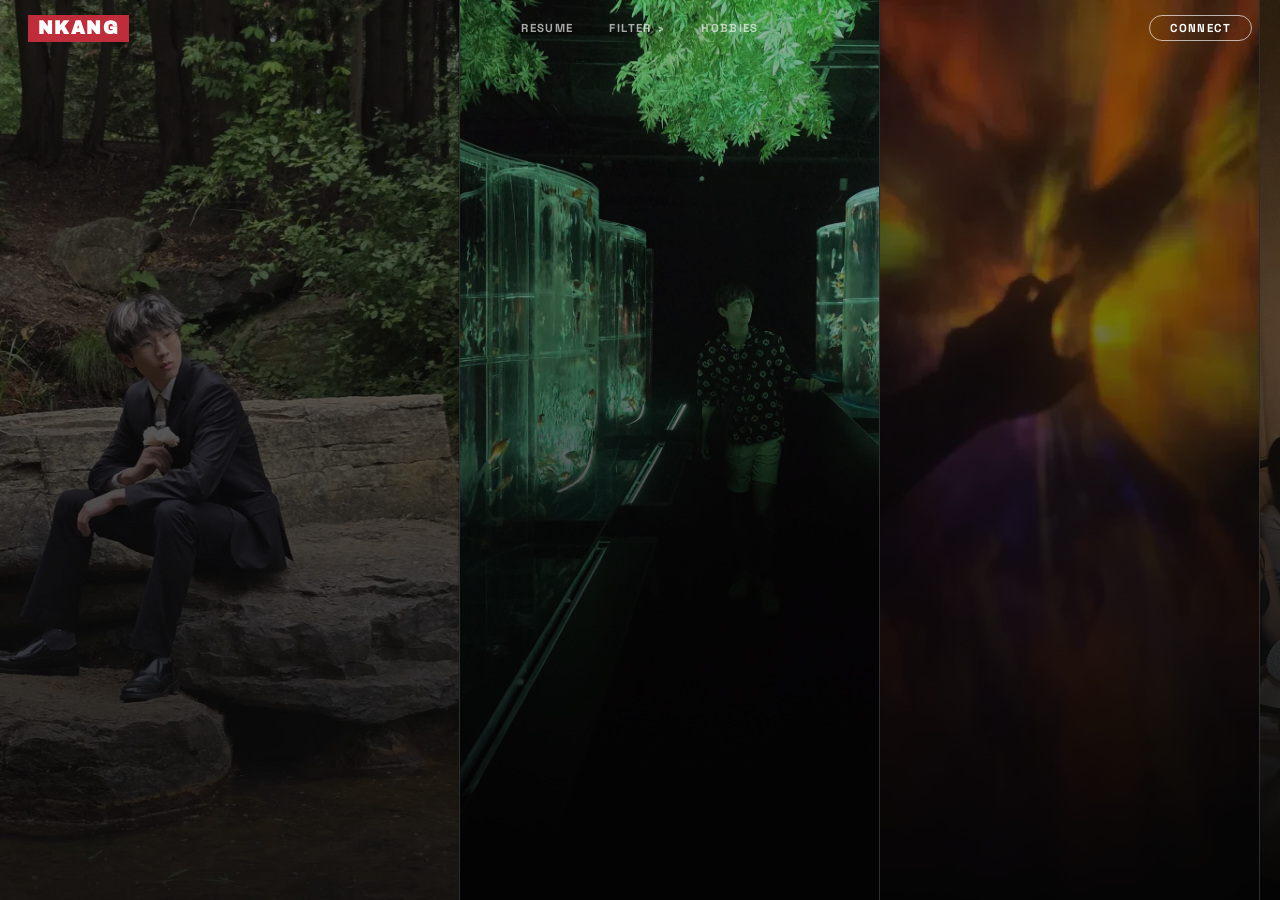
==== index.html @ 004f1425 "feat: real photo for the Skrypt Health column and modal Team dinner photo as the column cover, with " ====
<!DOCTYPE html>
<html lang="en">
<head>
  <meta charset="UTF-8" />
  <meta name="viewport" content="width=device-width, initial-scale=1.0" />
  <title>Nelson Kang</title>
  <link rel="icon" type="image/jpeg" href="Images/Uchiha.jpg" />
  <link rel="preconnect" href="https://fonts.googleapis.com" />
  <link rel="preconnect" href="https://fonts.gstatic.com" crossorigin />
  <link rel="stylesheet" href="https://fonts.googleapis.com/css2?family=Archivo+Black&family=Space+Grotesk:wght@300;400;500;700&display=swap" />
  <link rel="stylesheet" href="styles.css" />
  <link rel="preload" as="image" href="Images/Profile/mmexport1751084857485.webp" type="image/webp" fetchpriority="high" />
  <link rel="preload" as="image" href="Images/Garden/20250719_115730_cpy.webp" type="image/webp" />
  <link rel="preload" as="image" href="Images/ColumnThumbnail/TechStack.webp" type="image/webp" />
  <link rel="preload" as="image" href="Images/ColumnThumbnail/Aquanow.webp" type="image/webp" />
  <link rel="preload" as="image" href="Images/ColumnThumbnail/ClipFarm.webp" type="image/webp" />
  <link rel="preload" as="image" href="Images/ColumnThumbnail/CFM_Market_Beat.webp" type="image/webp" />
</head>
<body>

  <!-- ── NAV ── -->
  <nav class="nav">
    <div class="nav-logo">NKANG</div>
    <ul class="nav-links">
      <li><button class="nav-btn" data-modal="resume-modal">RESUME</button></li>
      <li><button class="nav-btn" id="filter-toggle">FILTER</button></li>
      <li><a href="hobbies.html" class="nav-btn">HOBBIES</a></li>
    </ul>
    <button class="nav-cta" data-modal="contact-modal">CONNECT</button>
    <button class="nav-hamburger" id="nav-hamburger" aria-label="Open menu">
      <span></span><span></span><span></span>
    </button>
  </nav>
  <div class="nav-mobile-menu" id="nav-mobile-menu">
    <button class="nav-mobile-btn" data-modal="resume-modal">RESUME</button>
    <button class="nav-mobile-btn" id="mobile-filter-toggle">FILTER</button>
    <a href="hobbies.html" class="nav-mobile-btn">HOBBIES</a>
    <button class="nav-mobile-btn" data-modal="contact-modal">CONNECT</button>
  </div>

  <!-- ── FILTER DROPDOWN ── -->
  <div class="filter-bar" id="filter-bar">
    <button class="filter-btn is-active" data-filter="all">ALL</button>
    <button class="filter-btn" data-filter="_projects">PROJECTS</button>
    <button class="filter-btn" data-filter="_experience">EXPERIENCE</button>
    <button class="filter-btn" data-filter="ml-ai">ML / AI</button>
    <button class="filter-btn" data-filter="web">WEB</button>
    <button class="filter-btn" data-filter="finance">FINANCE</button>
    <button class="filter-btn" data-filter="tools">TOOLS</button>
  </div>

  <!-- ── HORIZONTAL SCROLL WORLD ── -->
  <main class="world">

    <!-- COLUMN 1 — Hero / Name -->
    <section class="col col-hero">
      <div class="col-inner">
        <div class="hero-tag">PORTFOLIO</div>
        <h1 class="hero-name">NELSON<br/>KANG</h1>
        <p class="hero-sub">CS &amp; Finance · Builder · UWaterloo</p>
        <div class="hero-scroll-hint">SCROLL TO EXPLORE &nbsp;›</div>
      </div>
      <!-- carousel slides sit behind col-inner -->
      <div class="hero-carousel" aria-hidden="true">
        <div class="hero-slide"></div>
        <div class="hero-slide"></div>
      </div>
      <!-- red gradient overlay always on top of carousel -->
      <div class="col-bg col-bg--hero"></div>
    </section>

    <!-- COLUMN 2 — About -->
    <section class="col col-about">
      <div class="col-inner">
        <div class="section-label">01 &nbsp;/&nbsp; ABOUT</div>
        <h2 class="col-title">ABOUT<br/>ME</h2>
        <p class="col-body">
          I'm Nelson. I study CS and Finance at Waterloo and I mostly build
backend systems: pipelines, async architectures, ML infrastructure.
I'm happiest when the problem is poorly defined and the first
challenge is just figuring out where to start.
        </p>
        <p class="col-body">
            When I'm away from a terminal I'm usually playing volleyball, running,
            or convincing myself that poker is a skill game and pretending I have an edge.
        </p>
        <ul class="about-tags">
          <li>Full-Stack</li>
          <li>Machine Learning</li>
          <li>Quant Finance</li>
          <li>Systems Design</li>
        </ul>
      </div>
      <div class="col-bg col-bg--about"></div>
    </section>

    <!-- COLUMN 3 — Skills -->
    <section class="col col-skills">
      <div class="col-inner">
        <div class="section-label">02 &nbsp;/&nbsp; SKILLS</div>
        <h2 class="col-title">TECH<br/>STACK</h2>
        <div class="skills-details">
          <div class="skills-grid">
            <div class="skill-block">
              <span class="skill-cat">LANGUAGES</span>
              <span class="skill-list">Python · C# · C · SQL · TypeScript · JavaScript · HTML/CSS</span>
            </div>
            <div class="skill-block">
              <span class="skill-cat">FRAMEWORKS</span>
              <span class="skill-list">FastAPI · Next.js · .NET · PyTorch · Pandas · NumPy · Celery · SQLAlchemy</span>
            </div>
            <div class="skill-block">
              <span class="skill-cat">INFRASTRUCTURE</span>
              <span class="skill-list">PostgreSQL · Redis · Supabase · Modal · Cloudflare R2 · Git · Linux · Power BI</span>
            </div>
            <div class="skill-block">
              <span class="skill-cat">TOOLS</span>
              <span class="skill-list">FFmpeg · OpenCV · YOLOv8 · Selenium · Alembic · Jira</span>
            </div>
          </div>
        </div>
      </div>
      <div class="col-bg col-bg--skills"></div>
    </section>

    <!-- COLUMN — Skrypt Health Experience -->
    <section class="col col-project" data-type="experience" data-skills="ml-ai,tools" data-project-modal="project-skrypt">
      <div class="col-inner">
        <div class="project-text-box">
          <div class="section-label">03 &nbsp;/&nbsp; EXPERIENCE</div>
          <h2 class="col-title">SKRYPT<br/>HEALTH</h2>
          <div class="project-details">
            <p class="col-body">
              AI Engineer at Skrypt Health, part-time and ongoing. Building lab-result
              triage on a live EHR, routing abnormal results into a staff review queue.
              Designed an autonomous coding harness, and fixed a production outage that
              had hidden every clinic support request since launch.
            </p>
            <div class="project-tags">
              <span>EHR</span><span>AI Agents</span><span>Autonomous Harness</span>
            </div>
          </div>
        </div>
      </div>
      <div class="col-bg col-bg--skrypt"></div>
    </section>

    <!-- COLUMN — Aquanow Experience -->
    <section class="col col-project" data-type="experience" data-skills="finance,tools" data-project-modal="project-aquanow">
      <div class="col-inner">
        <div class="project-text-box">
          <div class="section-label">04 &nbsp;/&nbsp; EXPERIENCE</div>
          <h2 class="col-title" style="font-size:clamp(1.4rem,3.2vw,2.6rem);white-space:nowrap;">AQUANOW</h2>
          <div class="project-details">
            <p class="col-body">
              Backend &amp; Data Engineering Co-op at Aquanow. Ported a legacy
              reconciliation job to a Kafka-triggered Lakeflow worker over Apache
              Iceberg, then led its expansion into an AI-agentic workflow. Fixed 5
              critical bugs in a live regulatory system reporting to Turkey's MKK —
              restoring reconciliation to 107/107 currencies.
            </p>
            <div class="project-tags">
              <span>Python</span><span>Apache Iceberg</span><span>Lakeflow</span>
              <span>Kafka</span><span>AWS Athena</span><span>PyIceberg</span>
            </div>
          </div>
        </div>
      </div>
      <div class="col-bg col-bg--aquanow"></div>
    </section>

    <!-- COLUMN — Ericsson Experience -->
    <section class="col col-project" data-type="experience" data-skills="tools" data-project-modal="project-ericsson">
      <div class="col-inner">
        <div class="project-text-box">
          <div class="section-label">05 &nbsp;/&nbsp; EXPERIENCE</div>
          <h2 class="col-title" style="font-size:clamp(1.4rem,3.2vw,2.6rem);white-space:nowrap;">ERICSSON</h2>
          <div class="project-details">
            <p class="col-body">
              Software Engineer Intern at Ericsson Canada.
              Built 4 ETL pipelines in C# + SQL Server to extract Jira data,
              developed Power BI dashboards for trouble report visibility,
              and led a LEGO Mindstorms workshop on image-based sign recognition.
            </p>
            <div class="project-tags">
              <span>C#</span><span>SQL Server</span><span>Power BI</span>
              <span>ETL</span><span>Jira API</span>
            </div>
          </div>
        </div>
      </div>
      <div class="col-bg col-bg--experience"></div>
    </section>

    <!-- COLUMN — ClipFarm -->
    <section class="col col-project" data-type="project" data-skills="ml-ai,web" data-project-modal="project-clipfarm">
      <div class="col-inner">
        <div class="project-text-box">
          <div class="section-label">06 &nbsp;/&nbsp; PROJECTS</div>
          <h2 class="col-title">CLIP<br/>FARM</h2>
          <div class="project-details">
            <p class="col-body">
              Automated volleyball highlight generator. Users upload game film;
              YOLOv8-pose extracts player skeletons frame-by-frame, a rule-based
              classifier scores spikes, serves, and blocks, and FFmpeg re-encodes
              clips served via presigned Cloudflare R2 URLs. Audio RMS analysis
              reduces false-positive clips by ~20%.
            </p>
            <div class="project-tags">
              <span>Python</span><span>FastAPI</span><span>Next.js</span>
              <span>TypeScript</span><span>YOLOv8</span><span>PostgreSQL</span>
              <span>Redis</span><span>Modal</span>
            </div>
            <a href="https://github.com/Ollienel777" class="project-link" target="_blank" rel="noopener">VIEW ON GITHUB ›</a>
          </div>
        </div>
      </div>
      <div class="col-bg col-bg--p1"></div>
    </section>

    <!-- COLUMN — Dogwatch -->
    <section class="col col-project" data-type="project" data-skills="ml-ai,tools" data-project-modal="project-dogwatch">
      <div class="col-inner">
        <div class="project-text-box">
          <div class="section-label">07 &nbsp;/&nbsp; PROJECTS</div>
          <h2 class="col-title">DOG<br/>WATCH</h2>
          <div class="project-details">
            <p class="col-body">
              2nd Place, Dominion Dynamics WHITEOUT Track at Hack the North 2026.
              Four machines &mdash; a quadcopter, a fixed-wing and two towers &mdash; search
              a 25 km Arctic strait for an unlit vessel and hold a track once found.
              A water-only probability field counts every empty camera sweep as evidence,
              so the fleet reasons instead of sweeping.
            </p>
            <div class="project-tags">
              <span>Python</span><span>MAVLink</span><span>ArduPilot</span><span>Multi-Agent</span>
            </div>
          </div>
        </div>
      </div>
      <div class="col-bg col-bg--dogwatch"></div>
    </section>

    <!-- COLUMN — HUME / Cortex -->
    <section class="col col-project" data-type="project" data-skills="ml-ai,tools" data-project-modal="project-hume">
      <div class="col-inner">
        <div class="project-text-box">
          <div class="section-label">08 &nbsp;/&nbsp; PROJECTS</div>
          <h2 class="col-title">HUME</h2>
          <div class="project-details">
            <p class="col-body">
              1st Place, CORTEX BioSciences Track @ Hack the 6ix. A deterministic
              belief-revision engine (no LLM) that ingests streaming evidence into a
              knowledge graph. Prompt-injection is blocked structurally — an
              independent ~90-attack red-team produced zero text-driven mutations.
            </p>
            <div class="project-tags">
              <span>Python</span><span>Knowledge Graphs</span>
              <span>Adversarial Robustness</span><span>Metamorphic Testing</span>
            </div>
          </div>
        </div>
      </div>
      <div class="col-bg col-bg--hume"></div>
    </section>

    <!-- COLUMN — Stock Portfolio Engine -->
    <section class="col col-project" data-type="project" data-skills="finance,ml-ai" data-project-modal="project-robo">
      <div class="col-inner">
        <div class="project-text-box">
        <div class="section-label">09 &nbsp;/&nbsp; PROJECTS</div>
        <h2 class="col-title">STOCK<br/>PORTFOLIO<br/>ENGINE</h2>
        <div class="project-details">
          <p class="col-body">
            1st place, Market Beat Competition. Multi-factor portfolio pipeline
            applying momentum, volatility, correlation, and trend signals (RAAM).
            Optimized a $1M CAD portfolio across U.S. and Canadian equities —
            5.7% return vs. 3.7% benchmark, out of 18 teams.
          </p>
          <div class="project-tags">
            <span>Python</span><span>Pandas</span><span>NumPy</span><span>yfinance</span>
          </div>
          <a href="https://github.com/Ollienel777" class="project-link" target="_blank" rel="noopener">VIEW ON GITHUB ›</a>
        </div>
        </div>
      </div>
      <div class="col-bg col-bg--p3"></div>
    </section>

    <!-- COLUMN — Also built (compact list; each row opens its own modal) -->
    <section class="col col-project col-project--list" data-type="project" data-skills="ml-ai,web,tools">
      <div class="col-inner">
        <div class="section-label">10 &nbsp;/&nbsp; ALSO BUILT</div>
        <h2 class="col-title">ALSO<br/>BUILT</h2>
        <div class="also-list">
          <button class="also-row" data-modal="project-chessai">
            <span class="also-name">ChessAI</span>
            <span class="also-desc">Neural-network chess engine trained on millions of Stockfish-labeled positions on Modal; alpha-beta search paired with neural evaluation.</span>
            <span class="also-tags">Python · PyTorch · Modal</span>
          </button>
          <button class="also-row" data-modal="project-quillify">
            <span class="also-name">QuillifyEdu</span>
            <span class="also-desc">Educational content platform on ASP.NET Core 8 with Identity auth, Entity Framework and SQL Server.</span>
            <span class="also-tags">C# · ASP.NET Core · SQL Server</span>
          </button>
          <button class="also-row" data-modal="project-tbpoker">
            <span class="also-name">TBPoker</span>
            <span class="also-desc">Discord bot tracking poker stats and a live leaderboard, persisted through Google Sheets.</span>
            <span class="also-tags">Python · Discord.py · Google Sheets API</span>
          </button>
        </div>
      </div>
    </section>

    <!-- COLUMN — End / CTA -->
    <section class="col col-end">
      <div class="col-inner">
        <div class="section-label">FIN</div>
        <h2 class="col-title">LET'S<br/>BUILD.</h2>
        <p class="col-body">Open to interesting problems and the people working on them.</p>
        <a href="mailto:Nelsonkang7@gmail.com" class="end-email">Nelsonkang7@gmail.com</a>
        <button class="end-more" data-modal="contact-modal">GitHub, LinkedIn, phone &rsaquo;</button>
      </div>
      <div class="col-bg col-bg--end"></div>
    </section>

  </main>

  <!-- ── MODALS ── -->

  <!-- Resume modal injected from resume-modal.html by resume-include.js -->

  <!-- Project Modal — ClipFarm -->
  <div class="modal" id="project-clipfarm">
    <div class="modal-box modal-box--project">
      <button class="modal-close">✕</button>
      <div class="project-modal-media">
        <div class="modal-carousel">
          <div class="modal-carousel-track">
            <div class="modal-carousel-slide is-active">
              <video class="project-modal-video" controls muted playsinline>
                <source src="Images/Demo/ClipFarm_Recording.mp4" type="video/mp4">
              </video>
            </div>
            <div class="modal-carousel-slide">
              <video class="project-modal-video" controls muted playsinline>
                <source src="Images/Demo/ClipFarm_annotated_spike.mp4" type="video/mp4">
              </video>
            </div>
          </div>
          <button class="carousel-btn carousel-btn--prev" aria-label="Previous">&#8249;</button>
          <button class="carousel-btn carousel-btn--next" aria-label="Next">&#8250;</button>
          <div class="carousel-dots">
            <span class="carousel-dot is-active"></span>
            <span class="carousel-dot"></span>
          </div>
        </div>
      </div>
      <div class="project-modal-content">
        <div class="project-modal-meta">
          <span class="project-modal-num">06</span>
          <span class="project-modal-date">Mar 2026 – Present</span>
        </div>
        <h2 class="project-modal-title">ClipFarm</h2>
        <p class="project-modal-sub">Automated Volleyball Highlight Generator</p>
        <p class="project-modal-body">
          Users upload raw game film; YOLOv8-pose extracts player skeletons frame-by-frame.
          A rule-based action classifier scores spikes, serves, digs, sets, and blocks.
          FFmpeg cuts and re-encodes the resulting clips to H.264, served via presigned
          Cloudflare R2 URLs.
        </p>
        <p class="project-modal-body">
          Audio RMS analysis on extracted PCM weights detection confidence by crowd noise,
          reducing false-positive clips by ~20%. The backend uses FastAPI for auth-gated
          REST endpoints, Celery + Redis for async video jobs, and Modal for GPU-offloaded
          YOLOv8 inference. Supabase Auth with ES256 JWKS verification handles per-user
          data isolation and Row-Level Security.
        </p>
        <p class="project-modal-body">
          <strong>Founded and lead a team of 4 engineers</strong> on the project, and established its
          engineering process: <strong>Agile</strong> sprints over a scoped issue board, protected
          main, and <strong>CI gates</strong> (ruff, mypy, pytest, ESLint) on every merge. Built an
          <strong>autonomous overnight AI agent loop</strong> that clears non-blocking tickets, opens
          PRs with multi-pass automated review, and reports each morning for human sign-off.
        </p>
        <div class="project-modal-stack">
          <span>Python</span><span>FastAPI</span><span>Celery</span>
          <span>Next.js</span><span>TypeScript</span><span>YOLOv8-pose</span>
          <span>PostgreSQL</span><span>Redis</span><span>Cloudflare R2</span>
          <span>Modal</span><span>Supabase</span><span>FFmpeg</span>
        </div>
        <a href="https://github.com/Ollienel777/ClipFarm" class="cta-btn" target="_blank" rel="noopener">VIEW ON GITHUB ›</a>
      </div>
    </div>
  </div>

  <!-- Project Modal — HUME / Cortex -->
  <div class="modal" id="project-hume">
    <div class="modal-box modal-box--project">
      <button class="modal-close">✕</button>
      <div class="project-modal-media">
        <div class="modal-carousel">
          <div class="modal-carousel-track">
            <div class="modal-carousel-slide is-active">
              <img class="project-modal-thumb project-modal-thumb--contain" src="Images/ColumnThumbnail/HUME.webp" alt="HUME cover art" />
            </div>
            <div class="modal-carousel-slide">
              <img class="project-modal-thumb" src="Images/ColumnThumbnail/HUME_Cortex.webp" alt="HUME presenting at the CORTEX BioSciences track" />
            </div>
            <div class="modal-carousel-slide">
              <img class="project-modal-thumb" src="Images/ColumnThumbnail/HUME_HT6.webp" alt="The HUME team at Hack the 6ix" />
            </div>
            <div class="modal-carousel-slide">
              <img class="project-modal-thumb" src="Images/ColumnThumbnail/HUME_UofT.webp" alt="The HUME team at the University of Toronto" />
            </div>
          </div>
          <button class="carousel-btn carousel-btn--prev" aria-label="Previous">&#8249;</button>
          <button class="carousel-btn carousel-btn--next" aria-label="Next">&#8250;</button>
          <div class="carousel-dots">
            <span class="carousel-dot is-active"></span>
            <span class="carousel-dot"></span>
            <span class="carousel-dot"></span>
            <span class="carousel-dot"></span>
          </div>
        </div>
      </div>
      <div class="project-modal-content">
        <div class="project-modal-meta">
          <span class="project-modal-num">08</span>
          <span class="project-modal-date">Jul 2026</span>
        </div>
        <h2 class="project-modal-title">HUME</h2>
        <p class="project-modal-sub">1st Place, CORTEX BioSciences Track @ Hack the 6ix</p>
        <p class="project-modal-body">
          Built a <strong>deterministic belief-revision engine</strong> (no LLM) that ingests streaming
          evidence into a <strong>knowledge graph</strong>, sizing each update in log-odds by evidence
          strength and scoping refuted claims to the condition that breaks them.
        </p>
        <p class="project-modal-body">
          Blocked <strong>prompt-injection</strong> structurally: untrusted text cannot mutate state;
          writes pass a closed delta vocabulary with magnitude from structured provenance only. An
          independent ~90-attack red-team produced <strong>zero</strong> text-driven mutations.
        </p>
        <p class="project-modal-body">
          Locked extraction behind one audited seam with <strong>19 probe suites</strong> — metamorphic
          tests (paraphrase, entity renaming, negation) plus an AST build guard — catching two silent
          false-negative regressions.
        </p>
        <div class="project-modal-stack">
          <span>Python (stdlib)</span><span>Knowledge Graphs</span>
          <span>Adversarial Robustness</span><span>Metamorphic Testing</span>
        </div>
      </div>
    </div>
  </div>

  <!-- Project Modal — ChessAI -->
  <div class="modal" id="project-chessai">
    <div class="modal-box modal-box--project">
      <button class="modal-close">✕</button>
      <div class="project-modal-media">
        <img class="project-modal-thumb" src="Images/ColumnThumbnail/ML_Chess_Model.webp" alt="ChessAI" />
      </div>
      <div class="project-modal-content">
        <div class="project-modal-meta">
          <span class="project-modal-num">10</span>
          <span class="project-modal-date">Nov 2025</span>
        </div>
        <h2 class="project-modal-title">ChessAI</h2>
        <p class="project-modal-sub">Neural Network Chess Engine</p>
        <p class="project-modal-body">
          A neural-network-guided chess engine trained on millions of Stockfish-labeled
          positions using distributed GPU compute on Modal. A scalable ML pipeline handles
          ingestion and labeling of large Lichess datasets — data cleaning, feature
          extraction, and batch processing.
        </p>
        <p class="project-modal-body">
          Classical alpha-beta search is paired with deep neural board evaluation for
          real-time gameplay, carefully balancing search depth against inference latency.
        </p>
        <div class="project-modal-stack">
          <span>Python</span><span>PyTorch</span><span>Modal</span>
        </div>
        <a href="https://github.com/Ollienel777/ChessAI" class="cta-btn" target="_blank" rel="noopener">VIEW ON GITHUB ›</a>
      </div>
    </div>
  </div>

  <!-- Project Modal — Stock Portfolio Engine -->
  <div class="modal" id="project-robo">
    <div class="modal-box modal-box--project">
      <button class="modal-close">✕</button>
      <div class="project-modal-media">
        <img class="project-modal-thumb" src="Images/Demo/Stock_Portfolio_Engine_Demo.webp" alt="Stock Portfolio Engine" />
      </div>
      <div class="project-modal-content">
        <div class="project-modal-meta">
          <span class="project-modal-num">09</span>
          <span class="project-modal-date">Nov 2025</span>
        </div>
        <h2 class="project-modal-title">Stock Portfolio Engine</h2>
        <p class="project-modal-sub">Multi-Factor Portfolio Engine — 1st Place, Market Beat Competition</p>
        <p class="project-modal-body">
          A multi-factor portfolio construction pipeline applying momentum, volatility,
          correlation, and trend signals inspired by the Ranked Asset Allocation Model
          (RAAM). End-to-end automation covers data ingestion, liquidity screening,
          factor ranking, sector-cap enforcement, and Sharpe-ratio optimization under
          real-world constraints (transaction fees, FX conversion, position limits).
        </p>
        <p class="project-modal-body">
          Optimized a $1M CAD portfolio across U.S. and Canadian equities. Achieved
          <strong>5.7% return vs. 3.7% benchmark</strong>, placing 1st out of 18 teams.
        </p>
        <div class="project-modal-stack">
          <span>Python</span><span>Pandas</span><span>NumPy</span><span>yfinance</span>
        </div>
        <a href="https://github.com/Ollienel777/MarketBeat_CFM/blob/main/Team_17_Assignment.ipynb" class="cta-btn" target="_blank" rel="noopener">VIEW ON GITHUB ›</a>
      </div>
    </div>
  </div>

  <!-- Project Modal — QuillifyEdu -->
  <!-- Project Modal — TBPoker -->
  <div class="modal" id="project-tbpoker">
    <div class="modal-box modal-box--project">
      <button class="modal-close">✕</button>
      <div class="project-modal-media">
        <img class="project-modal-thumb" src="Images/ColumnThumbnail/TBPoker.webp" alt="TBPoker" />
      </div>
      <div class="project-modal-content">
        <div class="project-modal-meta">
          <span class="project-modal-num">10</span>
          <span class="project-modal-date">2024</span>
        </div>
        <h2 class="project-modal-title">TBPoker</h2>
        <p class="project-modal-sub">Discord Poker Leaderboard Bot</p>
        <p class="project-modal-body">
          A Discord bot application that manages poker game statistics and maintains a leaderboard
          of player performance for a private server (TBP — The Boys Premium). Integrates with
          Google Sheets to persist player data and provides real-time chip tracking.
        </p>
        <p class="project-modal-body">
          Command-driven chip logging (<code>$addchips</code>) calculates net winnings/losses from
          buy-in amounts and final chip counts. Live leaderboard display (<code>$leaderboard</code>)
          ranks players by net chips. Supports automatic new player registration, private messaging
          for bot interactions, and secure credential management.
        </p>
        <div class="project-modal-stack">
          <span>Python</span><span>Discord.py</span><span>Google Sheets API</span>
          <span>gspread</span><span>OAuth2</span><span>python-dotenv</span>
        </div>
        <a href="https://github.com/Ollienel777/TBPoker" class="cta-btn" target="_blank" rel="noopener">VIEW ON GITHUB ›</a>
      </div>
    </div>
  </div>

  <!-- Experience Modal — Skrypt Health -->
  <div class="modal" id="project-skrypt">
    <div class="modal-box modal-box--project">
      <button class="modal-close">✕</button>
      <div class="project-modal-media">
        <div class="modal-carousel">
          <div class="modal-carousel-track">
            <div class="modal-carousel-slide is-active">
              <img class="project-modal-thumb" src="Images/ColumnThumbnail/Skrypt.webp" alt="The Skrypt Health team at dinner" />
            </div>
            <div class="modal-carousel-slide">
              <img class="project-modal-thumb project-modal-thumb--contain" src="Images/ColumnThumbnail/Skrypt_Logo.webp" alt="Skrypt Health logo" />
            </div>
          </div>
          <button class="carousel-btn carousel-btn--prev" aria-label="Previous">&#8249;</button>
          <button class="carousel-btn carousel-btn--next" aria-label="Next">&#8250;</button>
          <div class="carousel-dots">
            <span class="carousel-dot is-active"></span>
            <span class="carousel-dot"></span>
          </div>
        </div>
      </div>
      <div class="project-modal-content">
        <div class="project-modal-meta">
          <span class="project-modal-num">03</span>
          <span class="project-modal-date">Sep 2026 – Present</span>
        </div>
        <h2 class="project-modal-title">Skrypt Health</h2>
        <p class="project-modal-sub">AI Engineer (Part-time) &mdash; Remote</p>
        <p class="project-modal-body">
          Building <strong>lab-result triage</strong> on a live EHR, routing abnormal results
          into a staff review queue.
        </p>
        <p class="project-modal-body">
          Designed an <strong>autonomous coding harness</strong>, and fixed a
          <strong>production outage</strong> that had hidden every clinic support request
          since launch.
        </p>
        <div class="project-modal-stack">
          <span>EHR</span><span>AI Agents</span><span>Autonomous Harness</span>
        </div>
      </div>
    </div>
  </div>

  <!-- Project Modal — Dogwatch -->
  <div class="modal" id="project-dogwatch">
    <div class="modal-box modal-box--project">
      <button class="modal-close">✕</button>
      <div class="project-modal-media">
        <div class="modal-carousel">
          <div class="modal-carousel-track">
            <div class="modal-carousel-slide is-active">
              <img class="project-modal-thumb" src="Images/ColumnThumbnail/Dogwatch_Prize.webp" alt="The Dogwatch team with the prize money" />
            </div>
            <div class="modal-carousel-slide">
              <img class="project-modal-thumb" src="Images/ColumnThumbnail/Dogwatch_Case.webp" alt="The Dogwatch team holding the prize case" />
            </div>
            <div class="modal-carousel-slide">
              <img class="project-modal-thumb" src="Images/ColumnThumbnail/Dogwatch_Screen.webp" alt="DogWatch named on the WHITEOUT track results slide" />
            </div>
            <div class="modal-carousel-slide">
              <img class="project-modal-thumb project-modal-thumb--contain" src="Images/ColumnThumbnail/Dogwatch.webp" alt="The Dogwatch team at Hack the North 2026" />
            </div>
          </div>
          <button class="carousel-btn carousel-btn--prev" aria-label="Previous">&#8249;</button>
          <button class="carousel-btn carousel-btn--next" aria-label="Next">&#8250;</button>
          <div class="carousel-dots">
            <span class="carousel-dot is-active"></span>
            <span class="carousel-dot"></span>
            <span class="carousel-dot"></span>
            <span class="carousel-dot"></span>
          </div>
        </div>
      </div>
      <div class="project-modal-content">
        <div class="project-modal-meta">
          <span class="project-modal-num">07</span>
          <span class="project-modal-date">Sep 2026</span>
        </div>
        <h2 class="project-modal-title">Dogwatch</h2>
        <p class="project-modal-sub">2nd Place, Dominion Dynamics WHITEOUT Track @ Hack the North 2026 ($1,000) &middot; Python, MAVLink, ArduPilot</p>
        <p class="project-modal-body">
          Four machines &mdash; a quadcopter, a fixed-wing and two ground towers &mdash; search a
          <strong>25 km Arctic strait</strong> for an unlit vessel and hold a track once found.
        </p>
        <p class="project-modal-body">
          A water-only <strong>probability field</strong> counts every empty camera sweep as
          evidence, so the fleet reasons about where the vessel is not, instead of sweeping
          blindly.
        </p>
        <p class="project-modal-body">
          Designed the <strong>autonomous build harness</strong> our two-person team ran on:
          planner, implementer, reviewer and fixer agents in isolated worktrees off a ranked
          backlog &mdash; <strong>56 merged PRs</strong> and <strong>739 tests</strong> in
          <strong>29 hours</strong>.
        </p>
        <div class="project-modal-stack">
          <span>Python</span><span>MAVLink</span><span>ArduPilot</span><span>Multi-Agent</span>
        </div>
      </div>
    </div>
  </div>

  <!-- Project Modal — Aquanow -->
  <div class="modal" id="project-aquanow">
    <div class="modal-box modal-box--project">
      <button class="modal-close">✕</button>
      <div class="project-modal-media">
        <img class="project-modal-thumb" src="Images/ColumnThumbnail/Aquanow.webp" alt="Aquanow" />
      </div>
      <div class="project-modal-content">
        <div class="project-modal-meta">
          <span class="project-modal-num">04</span>
          <span class="project-modal-date">Jun 2026 – Aug 2026</span>
        </div>
        <h2 class="project-modal-title">Aquanow</h2>
        <p class="project-modal-sub">Backend &amp; Data Engineering Co-op &mdash; Toronto, ON</p>
        <p class="project-modal-body">
          Migrated the <strong>company-wide month-end client reconciliation</strong> from a legacy
          JavaScript job to a containerized, Kafka-triggered <strong>Lakeflow</strong> worker (an
          internal job framework) over <strong>Apache Iceberg</strong>, validating
          <strong>3,800+</strong> account identities against legacy output. Root-caused two
          long-standing production discrepancies that had gone undetected.
        </p>
        <p class="project-modal-body">
          Designed and built an <strong>AI-agent reconciliation workflow</strong> that classifies
          breaks by failure mode and <strong>auto-investigates unexplained residuals</strong>,
          producing review-ready reports for the finance team.
        </p>
        <p class="project-modal-body">
          Extracted a shared <strong>reconciliation library</strong>, reused it on a second reporting
          domain alongside a second co-op engineer, and authored the org-level
          <strong>RFC and ADR</strong> for scheduled alerting — proposing it as a
          <strong>company-wide pattern</strong>.
        </p>
        <p class="project-modal-body">
          Diagnosed and fixed <strong>5 critical production bugs</strong> in a live regulatory reporting
          pipeline (Python, AWS S3/Athena, PyIceberg) submitting daily trading activity to
          <strong>Turkey's securities depository (MKK)</strong>, including a full-day snapshot-boundary
          offset and an in-asset fee misattribution — restoring reconciliation from
          <strong>0 to all 107 currencies</strong>.
        </p>
        <div class="project-modal-stack">
          <span>Python</span><span>Apache Iceberg</span><span>Lakeflow</span><span>Kafka</span>
          <span>AWS Athena</span><span>S3</span><span>PyIceberg</span>
        </div>
      </div>
    </div>
  </div>

  <div class="modal" id="project-ericsson">
    <div class="modal-box modal-box--project">
      <button class="modal-close">✕</button>
      <div class="project-modal-media">
        <img class="project-modal-thumb" src="Images/ColumnThumbnail/Ericsson_Coop.webp" alt="Ericsson Co-op" />
      </div>
      <div class="project-modal-content">
        <div class="project-modal-meta">
          <span class="project-modal-num">05</span>
          <span class="project-modal-date">Jun – Aug 2024</span>
        </div>
        <h2 class="project-modal-title">Ericsson Canada</h2>
        <p class="project-modal-sub">Software Engineer Intern &mdash; Ottawa, ON</p>
        <p class="project-modal-body">
          Built 4 ETL pipelines using C# and SQL Server to extract Jira data from JSON payloads,
          transform custom field mappings, and load into reporting tables. Used temporal tables
          for full change-history tracking.
        </p>
        <p class="project-modal-body">
          Audited and catalogued all existing team pipelines, identifying faulty custom-field
          mappings producing NULL data. Created a reference spreadsheet that became the team's
          pipeline debugging resource. Developed and maintained Power BI dashboards for trouble
          report visibility, supporting stakeholder reporting across the BI team.
        </p>
        <p class="project-modal-body">
          Led a technical workshop on building LEGO Mindstorms autonomous vehicles, implementing
          image-based sign recognition with tuned confidence thresholds.
        </p>
        <div class="project-modal-stack">
          <span>C#</span><span>SQL Server</span><span>Power BI</span>
          <span>ETL</span><span>Jira API</span><span>Temporal Tables</span>
        </div>
      </div>
    </div>
  </div>

  <div class="modal" id="project-quillify">
    <div class="modal-box modal-box--project">
      <button class="modal-close">✕</button>
      <div class="project-modal-media">
        <img class="project-modal-thumb" src="Images/ColumnThumbnail/quilify.webp" alt="QuillifyEdu" />
      </div>
      <div class="project-modal-content">
        <div class="project-modal-meta">
          <span class="project-modal-num">10</span>
          <span class="project-modal-date">2025</span>
        </div>
        <h2 class="project-modal-title">QuillifyEdu</h2>
        <p class="project-modal-sub">Educational Content Management Platform</p>
        <p class="project-modal-body">
          A full-stack educational platform built with ASP.NET Core 8.0 and Razor Pages.
          Users can manage, organize, and share educational notes and content through a
          secure, authenticated system with email confirmation requirements and account
          lockout policies (5 failed attempts = 5-minute lockout).
        </p>
        <p class="project-modal-body">
          Strong password enforcement, notes management, contact forms, and content
          creation with title, description, date, and pricing fields. Built with
          Entity Framework Core migrations, ASP.NET Core Identity for production-grade
          auth, and QuickGrid for performant data display.
        </p>
        <div class="project-modal-stack">
          <span>C#</span><span>ASP.NET Core 8.0</span><span>Razor Pages</span>
          <span>Entity Framework Core</span><span>SQL Server</span>
          <span>ASP.NET Core Identity</span><span>Bootstrap</span><span>jQuery</span>
        </div>
        <a href="https://github.com/Ollienel777/QuillifyEdu" class="cta-btn" target="_blank" rel="noopener">VIEW ON GITHUB ›</a>
      </div>
    </div>
  </div>

  <!-- Hobbies Modal -->
  <div class="modal" id="hobbies-modal">
    <div class="modal-box">
      <button class="modal-close">✕</button>
      <h2 class="modal-title">HOBBIES</h2>
      <div class="hobby-block">
        <span class="hobby-label">VOLLEYBALL</span>
        <p>
          I've played volleyball competitively for years — it's where I learned
          to read chaos fast and act faster. There's something about the rhythm
          of the game, the split-second decisions, the team coordination, that
          maps surprisingly well onto how I think about building software.
        </p>
      </div>
      <div class="hobby-block">
        <span class="hobby-label">POKER</span>
        <p>
          Poker is applied probability under pressure. I'm drawn to the intersection
          of math, psychology, and discipline it demands — knowing when the expected
          value is in your favour and executing anyway, even when it's uncomfortable.
          The same logic drives how I approach risk in engineering and finance.
        </p>
      </div>
    </div>
  </div>

  <!-- Contact Modal -->
  <div class="modal" id="contact-modal">
    <div class="modal-box">
      <button class="modal-close">✕</button>
      <h2 class="modal-title">CONNECT</h2>
      <ul class="contact-list">
        <li>
          <span class="contact-label">EMAIL</span>
          <a href="mailto:Nelsonkang7@gmail.com">Nelsonkang7@gmail.com</a>
        </li>
        <li>
          <span class="contact-label">GITHUB</span>
          <a href="https://github.com/Ollienel777" target="_blank" rel="noopener">github.com/Ollienel777</a>
        </li>
        <li>
          <span class="contact-label">LINKEDIN</span>
          <a href="https://linkedin.com/in/nelson-kang-ekanl" target="_blank" rel="noopener">linkedin.com/in/nelson-kang-ekanl</a>
        </li>
        <li>
          <span class="contact-label">PHONE</span>
          <a href="tel:+16138543568">+1 (613) 854-3568</a>
        </li>
      </ul>
    </div>
  </div>

  <script src="script.js"></script>
  <script src="resume-include.js"></script>
</body>
</html>
---- styles.css ----
/* ── RESET & TOKENS ── */
*, *::before, *::after { box-sizing: border-box; margin: 0; padding: 0; }

:root {
  --red:      #bf2c3a;
  --red-dark: #8f1f2b;
  --white:    #FFFFFF;
  --off-white:#F2F0EB;
  --black:    #0A0A0A;
  --gray:     #1A1A1A;
  --gray-mid: #2E2E2E;
  --gray-lite:#888888;

  --nav-h: 56px;
  --col-w: 380px;
  --col-hero-w: 460px;
  --col-end-w: 420px;

  --font-head: 'Archivo Black', 'Arial Black', Arial, sans-serif;
  --font-body: 'Space Grotesk', 'Arial', Helvetica, sans-serif;
}

html, body {
  height: 100%;
  height: 100dvh;
  overflow: hidden;
  background: var(--black);
  color: var(--white);
  font-family: var(--font-body);
}

/* ── NAV ── */
.nav {
  position: fixed;
  top: 0; left: 0; right: 0;
  height: var(--nav-h);
  z-index: 100;
  display: flex;
  align-items: center;
  padding: 0 28px;
  background: none;
}

.nav-logo {
  font-family: var(--font-head);
  font-size: 1.1rem;
  font-weight: 900;
  letter-spacing: 0.08em;
  color: var(--white);
  background: var(--red);
  padding: 4px 10px;
  user-select: none;
}

.nav-links {
  list-style: none;
  display: flex;
  gap: 2px;
  /* true center regardless of logo / connect widths */
  position: absolute;
  left: 50%;
  transform: translateX(-50%);
}

/* pill-outline hover — inverts to beige bg + red text */
.nav-btn {
  display: inline-flex;
  align-items: center;
  background: none;
  border: 1.5px solid transparent;
  border-radius: 999px;
  cursor: pointer;
  font-family: var(--font-body);
  font-size: 0.72rem;
  font-weight: 700;
  letter-spacing: 0.12em;
  color: rgba(255,255,255,0.65);
  padding: 5px 16px;
  transition: color 0.2s, border-color 0.2s, background 0.2s;
  white-space: nowrap;
  text-decoration: none;
}
.nav-btn:hover {
  color: var(--red);
  background: var(--off-white);
  border-color: var(--off-white);
}
.nav-btn.is-active {
  color: var(--red);
  background: var(--off-white);
  border-color: var(--off-white);
}

/* FILTER toggle arrow flips when open */
#filter-toggle::after {
  content: '›';
  display: inline-block;
  margin-left: 6px;
  transition: transform 0.25s ease;
}
#filter-toggle.is-active::after {
  transform: rotate(90deg);
}

.nav-cta {
  font-family: var(--font-body);
  font-size: 0.72rem;
  font-weight: 700;
  letter-spacing: 0.12em;
  background: none;
  border: 1.5px solid rgba(255,255,255,0.65);
  border-radius: 999px;
  color: var(--white);
  padding: 5px 20px;
  cursor: pointer;
  margin-left: auto;
  transition: background 0.2s, color 0.2s, border-color 0.2s;
}
.nav-cta:hover {
  background: var(--off-white);
  color: var(--red);
  border-color: var(--off-white);
}

/* ── FILTER DROPDOWN ── */
.filter-bar {
  position: fixed;
  top: var(--nav-h);
  left: 0; right: 0;
  z-index: 90;
  display: flex;
  align-items: center;
  justify-content: center;
  gap: 6px;
  padding: 10px 28px;
  background: none;
  border-bottom: none;
  overflow-x: auto;
  scrollbar-width: none;
  /* hidden by default */
  opacity: 0;
  transform: translateY(-8px);
  pointer-events: none;
  transition: opacity 0.25s ease, transform 0.25s ease;
}
.filter-bar::-webkit-scrollbar { display: none; }
.filter-bar.is-open {
  opacity: 1;
  transform: translateY(0);
  pointer-events: auto;
}

.filter-btn {
  flex-shrink: 0;
  font-family: var(--font-body);
  font-size: 0.62rem;
  font-weight: 700;
  letter-spacing: 0.14em;
  text-transform: uppercase;
  padding: 4px 14px;
  background: var(--off-white);
  border: 1px solid var(--off-white);
  border-radius: 999px;
  color: var(--red);
  cursor: pointer;
  transition: background 0.2s, color 0.2s, border-color 0.2s;
  white-space: nowrap;
}
.filter-btn:hover { background: var(--white); border-color: var(--white); color: var(--red); }
.filter-btn.is-active {
  background: var(--red);
  border-color: var(--red);
  color: var(--white);
}

/* ── WORLD (horizontal scroll container) ── */
.world {
  display: flex;
  flex-direction: row;
  height: 100vh;
  height: 100dvh;
  padding-top: 0;
  overflow-x: auto;
  overflow-y: hidden;
  scrollbar-width: none;
}
.world::-webkit-scrollbar { width: 0; height: 0; display: none; }
.world { -ms-overflow-style: none; }

/* ── COLUMN BASE ── */
.col {
  position: relative;
  flex: 0 0 var(--col-w);
  height: 100%;
  overflow: hidden;
  border-right: 1px solid var(--gray-mid);
  transition: filter 0.3s;
}
.col:last-child { border-right: none; }

/* hover: bring column to focus */
.col:hover .col-bg { opacity: 0.25; }
.col-project:hover .col-bg { opacity: 0.9; }

/* Column size overrides */
.col-hero  { flex-basis: var(--col-hero-w); }
.col-about { flex-basis: 420px; }
.col-end   { flex-basis: var(--col-end-w); }

/* ── COLUMN BACKGROUNDS ── */
.col-bg {
  position: absolute;
  inset: 0;
  background-size: cover;
  background-position: center;
  opacity: 0.15;
  transition: opacity 0.4s ease;
  z-index: 0;
}

.col-bg--hero {
  background:
    linear-gradient(to bottom, rgba(0,0,0,0.28) 0%, transparent 25%),
    linear-gradient(to top,    rgba(10,10,10,0.92) 0%, rgba(10,10,10,0.2) 45%, transparent 70%);
  opacity: 1;
}
.col-bg.col-bg--about {
  background:
    linear-gradient(to top, rgba(0,0,0,0.96) 0%, rgba(0,0,0,0.7) 35%, rgba(0,0,0,0.2) 65%, transparent 100%),
    url('Images/Garden/20250719_115730_cpy.webp') center / cover no-repeat;
  opacity: 0.7;
}
.col-about:hover .col-bg--about {
  opacity: 0.85;
}
.col-bg--skills {
  background:
    linear-gradient(to top, rgba(0,0,0,0.96) 0%, rgba(0,0,0,0.7) 35%, rgba(0,0,0,0.2) 65%, transparent 100%),
    url('Images/ColumnThumbnail/TechStack.webp') center / cover no-repeat;
  opacity: 0.55;
}
.col-bg--p1 {
  background:
    linear-gradient(to top, rgba(0,0,0,0.96) 0%, rgba(0,0,0,0.7) 35%, rgba(0,0,0,0.2) 65%, transparent 100%),
    url('Images/ColumnThumbnail/ClipFarm.webp') center / cover no-repeat;
  opacity: 0.55;
}
.col-bg--p3 {
  background:
    linear-gradient(to top, rgba(0,0,0,0.96) 0%, rgba(0,0,0,0.7) 35%, rgba(0,0,0,0.2) 65%, transparent 100%),
    url('Images/ColumnThumbnail/CFM_Market_Beat.webp') center / cover no-repeat;
  opacity: 0.55;
}

.col-bg--experience {
  background:
    linear-gradient(to top, rgba(0,0,0,0.96) 0%, rgba(0,0,0,0.7) 35%, rgba(0,0,0,0.2) 65%, transparent 100%),
    url('Images/ColumnThumbnail/Ericsson_Coop.webp') center / cover no-repeat;
  opacity: 0.55;
}

.col-bg--aquanow {
  background:
    linear-gradient(to top, rgba(0,0,0,0.96) 0%, rgba(0,0,0,0.7) 35%, rgba(0,0,0,0.2) 65%, transparent 100%),
    url('Images/ColumnThumbnail/Aquanow.webp') center / cover no-repeat;
  opacity: 0.55;
}
/* HUME's cover art is already near-black, so it needs less dimming than a photo */
.col-bg--hume {
  background:
    linear-gradient(to top, rgba(0,0,0,0.94) 0%, rgba(0,0,0,0.62) 38%, rgba(0,0,0,0.15) 68%, transparent 100%),
    url('Images/ColumnThumbnail/HUME.webp') center 32% / cover no-repeat;
  opacity: 0.75;
}

/* Team dinner photo. It fills the column height exactly, so only the
   horizontal position matters and centre keeps the table and faces in frame. */
.col-bg--skrypt {
  background:
    linear-gradient(to top, rgba(0,0,0,0.96) 0%, rgba(0,0,0,0.7) 35%, rgba(0,0,0,0.2) 65%, transparent 100%),
    url('Images/ColumnThumbnail/Skrypt.webp') center / cover no-repeat;
  opacity: 0.6;
}

/* The prize shot is the cover: in a 380px column it keeps both of us in frame,
   where the wide backdrop photo cuts one of us off. That one lives in the modal. */
.col-bg--dogwatch {
  background:
    linear-gradient(to top, rgba(0,0,0,0.96) 0%, rgba(0,0,0,0.7) 35%, rgba(0,0,0,0.2) 65%, transparent 100%),
    url('Images/ColumnThumbnail/Dogwatch_Prize.webp') center 35% / cover no-repeat;
  opacity: 0.55;
}

.col-bg--end {
  /* Quiet close: near-black field with a trace of red in one corner. */
  background: linear-gradient(160deg, var(--red-dark) 0%, var(--black) 55%);
  opacity: 0.35;
}

/* The email is the one action in the column, so it carries the weight. */
.end-email {
  display: inline-block;
  font-family: var(--font-body);
  font-size: clamp(1.05rem, 1.6vw, 1.3rem);
  font-weight: 500;
  letter-spacing: 0.01em;
  color: var(--white);
  text-decoration: none;
  margin-bottom: 28px;
  padding-bottom: 4px;
  border-bottom: 1.5px solid var(--red);
  transition: color 0.25s ease, border-color 0.25s ease;
  width: fit-content;
}
.end-email:hover { color: var(--red); }

.end-more {
  font-family: var(--font-body);
  font-size: 0.65rem;
  font-weight: 700;
  letter-spacing: 0.18em;
  text-transform: uppercase;
  color: var(--gray-lite);
  background: none;
  border: none;
  padding: 0;
  cursor: pointer;
  align-self: flex-start;
  transition: color 0.2s ease;
}
.end-more:hover { color: var(--white); }

/* ── COLUMN INNER (content sits above bg + carousel) ── */
.col-inner {
  position: relative;
  z-index: 2;
  display: flex;
  flex-direction: column;
  justify-content: flex-end;
  padding: 48px 36px;
  height: 100%;
}

/* ── SECTION LABEL ── */
.section-label {
  font-size: 0.65rem;
  font-weight: 700;
  letter-spacing: 0.2em;
  color: var(--red);
  text-transform: uppercase;
  margin-bottom: 16px;
}

/* ── HERO COLUMN ── */
.hero-tag {
  font-size: 0.65rem;
  font-weight: 700;
  letter-spacing: 0.25em;
  color: var(--red);
  text-transform: uppercase;
  margin-bottom: 20px;
}

.hero-name {
  font-family: var(--font-head);
  font-size: clamp(3.5rem, 7vw, 5.5rem);
  font-weight: 900;
  line-height: 0.9;
  letter-spacing: -0.02em;
  color: var(--white);
  text-transform: uppercase;
  margin-bottom: 20px;
}

.hero-sub {
  font-size: 0.8rem;
  letter-spacing: 0.18em;
  color: var(--gray-lite);
  text-transform: uppercase;
  margin-bottom: 40px;
}

.hero-scroll-hint {
  font-size: 0.65rem;
  letter-spacing: 0.2em;
  color: var(--gray-lite);
  text-transform: uppercase;
  display: flex;
  align-items: center;
  gap: 8px;
}

/* Red left border accent on hero */
.col-hero .col-inner::before {
  content: '';
  position: absolute;
  left: 0; top: 15%; bottom: 15%;
  width: 3px;
  background: var(--red);
}

/* ── HERO HOVER ── */
.col-hero { cursor: default; }

/* ── HERO CAROUSEL ── */
.hero-carousel {
  position: absolute;
  inset: 0;
  z-index: 0;
  overflow: hidden;
}

/* Slow Ken Burns on the hero photos — the one continuous motion on the page.
   18s and 8% is atmosphere, not an effect; .hero-carousel clips the overflow. */
@keyframes hero-kenburns {
  from { transform: scale(1)    translate(0, 0); }
  to   { transform: scale(1.08) translate(-1.5%, -2%); }
}
.hero-slide {
  position: absolute;
  inset: 0;
  background-size: cover;
  background-position: center bottom;
  opacity: 0;
  transition: opacity 1.4s ease;
  animation: hero-kenburns 18s ease-in-out infinite alternate;
  will-change: transform, opacity;
}
.hero-slide.is-active { opacity: 0.6; }

/* red gradient overlay sits above carousel, below text */
.col-bg--hero {
  background: linear-gradient(180deg, rgba(0,0,0,0.15) 0%, rgba(10,10,10,0.55) 60%, rgba(10,10,10,0.85) 100%);
  opacity: 1;
  transition: opacity 0.6s ease;
  z-index: 1;
}
.col-hero:hover .col-bg--hero {
  opacity: 0.9;
}


/* ── ABOUT COLUMN ── */
.col-title {
  font-family: var(--font-head);
  font-size: clamp(2rem, 4vw, 3rem);
  font-weight: 900;
  line-height: 0.92;
  letter-spacing: -0.01em;
  text-transform: uppercase;
  color: var(--white);
  margin-bottom: 28px;
}

.col-body {
  font-size: 0.82rem;
  line-height: 1.75;
  color: var(--gray-lite);
  margin-bottom: 28px;
  max-width: 320px;
}

.about-tags {
  list-style: none;
  display: flex;
  flex-wrap: wrap;
  gap: 8px;
}
.about-tags li {
  font-size: 0.65rem;
  font-weight: 700;
  letter-spacing: 0.14em;
  text-transform: uppercase;
  padding: 4px 12px;
  border: 1px solid var(--gray-mid);
  color: var(--gray-lite);
}

/* ── SKILLS COLUMN ── */
.skills-grid {
  display: flex;
  flex-direction: column;
  gap: 24px;
}

.skill-block {
  display: flex;
  flex-direction: column;
  gap: 6px;
  padding-left: 14px;
  border-left: 2px solid var(--red);
  cursor: default;
}

.skill-cat {
  font-size: 0.62rem;
  font-weight: 700;
  letter-spacing: 0.2em;
  color: var(--red);
  text-transform: uppercase;
  transition: color 0.25s ease;
}
.skill-block:hover .skill-cat { color: var(--white); }

.skill-list {
  font-size: 0.78rem;
  color: var(--gray-lite);
  line-height: 1.6;
  transition: color 0.25s ease;
}
.skill-block:hover .skill-list { color: var(--off-white); }

/* ── PROJECT COLUMNS ── */
.project-num {
  font-family: var(--font-head);
  font-size: 5rem;
  font-weight: 900;
  color: var(--gray-mid);
  line-height: 1;
  margin-bottom: -12px;
  user-select: none;
}

.project-tags {
  display: flex;
  flex-wrap: wrap;
  gap: 6px;
  margin-bottom: 24px;
}
.project-tags span {
  font-size: 0.62rem;
  font-weight: 700;
  letter-spacing: 0.12em;
  text-transform: uppercase;
  padding: 3px 10px;
  background: var(--gray);
  color: var(--gray-lite);
  border: 1px solid var(--gray-mid);
}

.project-link {
  font-size: 0.7rem;
  font-weight: 700;
  letter-spacing: 0.16em;
  text-transform: uppercase;
  color: var(--red);
  text-decoration: none;
  display: inline-flex;
  align-items: center;
  gap: 6px;
  padding-bottom: 2px;
  border-bottom: 1px solid var(--red);
  transition: color 0.2s, border-color 0.2s;
}
.project-link:hover { color: var(--white); border-color: var(--white); }

/* ── SKILLS HOVER REVEAL ── */
.col-skills { cursor: default; }

.col-skills .section-label {
  max-height: 0;
  overflow: hidden;
  opacity: 0;
  margin-bottom: 0;
  transition: max-height 0.4s ease, opacity 0.3s ease, margin-bottom 0.3s ease;
}
.col-skills:hover .section-label {
  max-height: 30px;
  opacity: 1;
  margin-bottom: 16px;
}

.skills-details {
  max-height: 0;
  overflow: hidden;
  transition: max-height 0.45s ease;
}
.col-skills:hover .skills-details {
  max-height: 400px;
  transition-delay: 0.06s;
}

.col-skills:hover { background: rgba(191,44,58,0.03); }

/* ── PROJECT TEXT BOX — structural only, no visual ── */
.project-text-box {
  padding: 20px 24px;
  margin: 0 -12px;
}

/* ── PROJECT "CLICK TO OPEN" CUE ──
   Subtle bottom-left affordance styled like the hero scroll hint: red,
   letter-spaced, no box. Absolutely positioned so it's out of the content
   flow and can never push or overlap the card body (e.g. the GitHub link
   or future live-site links). Anchored to the card's bottom-left corner. */
.project-open-cue {
  position: absolute;
  left: 36px;
  bottom: 20px;
  z-index: 3;
  display: flex;
  align-items: center;
  gap: 7px;
  font-family: var(--font-body);
  font-size: 0.58rem;
  font-weight: 700;
  letter-spacing: 0.2em;
  text-transform: uppercase;
  color: var(--red);
  background: none;
  padding: 0;
  pointer-events: none;
  opacity: 0.6;
  transition: opacity 0.3s ease;
}
.col-project:hover .project-open-cue,
.col-project.is-in-view .project-open-cue { opacity: 1; }

/* ── PROJECT FILTER HIDE ── */
.col-project {
  cursor: default;
  transition: flex-basis 0.45s ease, opacity 0.35s ease,
              min-width 0.45s ease, border-width 0.45s ease;
}
.col-project.is-filtered {
  flex-basis: 0 !important;
  min-width: 0;
  opacity: 0;
  overflow: hidden;
  border-right-width: 0;
  pointer-events: none;
}

/* ── PROJECT HOVER REVEAL ── */

/* hide top meta by default — collapse height so title stays at bottom */
.col-project .section-label,
.col-project .project-num {
  max-height: 0;
  overflow: hidden;
  opacity: 0;
  margin-bottom: 0;
  transition: max-height 0.4s ease, opacity 0.3s ease, margin-bottom 0.3s ease;
}

/* hide details below title */
.project-details {
  max-height: 0;
  overflow: hidden;
  transition: max-height 0.45s ease;
}

/* Frosted scrim — blurs and darkens the image behind the text as one smooth
   gradient anchored to the column bottom, so there's no visible box edge.
   Sits at z-index -1: inside .col-inner's stacking context it stays behind
   the text but above .col-bg. */
.col-project .col-inner::after {
  content: '';
  position: absolute;
  left: 0; right: 0; bottom: 0;
  height: 80%;
  z-index: -1;
  pointer-events: none;
  background: linear-gradient(to top,
    rgba(10,10,10,0.82) 0%,
    rgba(10,10,10,0.55) 40%,
    rgba(10,10,10,0.18) 72%,
    transparent 100%);
  backdrop-filter: blur(14px);
  -webkit-backdrop-filter: blur(14px);
  mask-image: linear-gradient(to top, black 45%, transparent 100%);
  -webkit-mask-image: linear-gradient(to top, black 45%, transparent 100%);
  opacity: 0;
  transition: opacity 0.5s ease;
}
.col-project:hover .col-inner::after { opacity: 1; }

/* hover: reveal everything */
.col-project:hover .section-label {
  max-height: 30px;
  opacity: 1;
  margin-bottom: 16px;
  transition-delay: 0s;
}
.col-project:hover .project-num {
  max-height: 90px;
  opacity: 1;
  margin-bottom: -12px;
}
.col-project:hover .project-details {
  max-height: 420px;
}

.col-project:hover { background: rgba(191,44,58,0.04); }

/* ── "ALSO BUILT" LIST COLUMN ──
   A typographic column: no image, content always visible, each row opens
   its own modal. Doubled class selectors out-rank the generic .col-project
   card rules (hidden label, scrim, pointer cursor, hover tint). */
.col-project.col-project--list { cursor: default; }
.col-project.col-project--list:hover { background: none; }
.col-project.col-project--list .col-inner::after { display: none; }
.col-project.col-project--list .section-label {
  max-height: none;
  opacity: 1;
  margin-bottom: 16px;
}

.also-list {
  display: flex;
  flex-direction: column;
}

.also-row {
  display: block;
  width: 100%;
  text-align: left;
  background: none;
  border: 0;
  border-top: 1px solid var(--gray-mid);
  padding: 18px 0;
  cursor: pointer;
  color: inherit;
  font: inherit;
}
.also-row:first-child { border-top: 0; padding-top: 0; }
.also-row:last-child  { padding-bottom: 0; }

.also-name {
  display: block;
  font-family: var(--font-body);
  font-size: 0.95rem;
  font-weight: 700;
  color: var(--white);
  margin-bottom: 6px;
  transition: color 0.2s ease;
}
.also-row:hover .also-name { color: var(--red); }

.also-desc {
  display: block;
  font-size: 0.8rem;
  line-height: 1.6;
  color: var(--gray-lite);
  margin-bottom: 8px;
}

.also-tags {
  display: block;
  font-size: 0.62rem;
  letter-spacing: 0.12em;
  text-transform: uppercase;
  color: var(--gray-lite);
}

/* ── END COLUMN ── */
.cta-btn {
  display: inline-block;
  font-family: var(--font-body);
  font-size: 0.72rem;
  font-weight: 700;
  letter-spacing: 0.16em;
  text-transform: uppercase;
  text-decoration: none;
  color: var(--white);
  background: var(--red);
  border: none;
  padding: 14px 28px;
  cursor: pointer;
  margin-top: 8px;
  transition: background 0.2s;
}
.cta-btn:hover { background: var(--red-dark); }

/* ── MODALS ── */
.modal {
  display: none;
  position: fixed;
  inset: 0;
  z-index: 200;
  background: rgba(0,0,0,0.75);
  backdrop-filter: blur(6px);
  align-items: center;
  justify-content: center;
}
.modal.is-open {
  display: flex;
}

.modal-box {
  position: relative;
  background: var(--gray);
  border: 1px solid var(--gray-mid);
  border-top: 3px solid var(--red);
  padding: 48px 44px;
  max-width: 480px;
  width: 90%;
  max-height: 85vh;
  overflow-y: auto;
  scrollbar-width: none;
  animation: modal-in 0.25s ease;
}
.modal-box::-webkit-scrollbar { display: none; }
.modal-box--wide { max-width: 780px; }

@keyframes modal-in {
  from { opacity: 0; transform: translateY(16px); }
  to   { opacity: 1; transform: translateY(0); }
}

.modal-close {
  position: absolute;
  top: 16px; right: 20px;
  background: none;
  border: none;
  color: var(--gray-lite);
  font-size: 1rem;
  cursor: pointer;
  transition: color 0.2s;
}
.modal-close:hover { color: var(--white); }

.modal-title {
  font-family: var(--font-head);
  font-size: 1.6rem;
  font-weight: 900;
  letter-spacing: 0.04em;
  text-transform: uppercase;
  color: var(--white);
  margin-bottom: 28px;
}

.modal-box p {
  font-size: 0.85rem;
  line-height: 1.8;
  color: var(--gray-lite);
  margin-bottom: 16px;
}

/* Hobbies modal */
.hobby-block {
  margin-bottom: 28px;
  padding-bottom: 28px;
  border-bottom: 1px solid var(--gray-mid);
}
.hobby-block:last-child {
  border-bottom: none;
  margin-bottom: 0;
  padding-bottom: 0;
}
.hobby-label {
  display: inline-block;
  font-family: var(--font-body);
  font-size: 0.7rem;
  font-weight: 700;
  letter-spacing: 0.12em;
  text-transform: uppercase;
  color: var(--red);
  border: 1px solid var(--red);
  border-radius: 999px;
  padding: 3px 12px;
  margin-bottom: 14px;
}

/* Contact list */
.contact-list {
  list-style: none;
  display: flex;
  flex-direction: column;
  gap: 20px;
}
.contact-list li {
  display: flex;
  flex-direction: column;
  gap: 4px;
  padding-bottom: 20px;
  border-bottom: 1px solid var(--gray-mid);
}
.contact-list li:last-child { border-bottom: none; padding-bottom: 0; }

.contact-label {
  font-size: 0.6rem;
  font-weight: 700;
  letter-spacing: 0.2em;
  color: var(--red);
  text-transform: uppercase;
}
.contact-list a {
  font-size: 0.85rem;
  color: var(--white);
  text-decoration: none;
  transition: color 0.2s;
}
.contact-list a:hover { color: var(--red); }

/* Resume */
.resume-contact {
  display: flex;
  flex-wrap: wrap;
  gap: 6px 20px;
  margin-bottom: 28px;
  padding-bottom: 20px;
  border-bottom: 1px solid var(--gray-mid);
  font-size: 0.75rem;
  color: var(--gray-lite);
}
.resume-contact a {
  color: var(--gray-lite);
  text-decoration: none;
  transition: color 0.2s;
}
.resume-contact a:hover { color: var(--white); }

.resume-skills-list {
  display: flex;
  flex-direction: column;
  gap: 8px;
}
.resume-skill-row {
  font-size: 0.78rem;
  color: var(--gray-lite);
  line-height: 1.5;
}
.resume-skill-cat {
  color: var(--white);
  font-weight: 700;
  margin-right: 8px;
}

.resume-item-header {
  display: flex;
  justify-content: space-between;
  align-items: baseline;
  gap: 12px;
  flex-wrap: wrap;
}
.resume-role {
  display: block;
  font-size: 0.72rem;
  color: var(--gray-lite);
  margin-bottom: 8px;
  margin-top: 2px;
  font-style: italic;
}
.resume-bullets {
  list-style: none;
  display: flex;
  flex-direction: column;
  gap: 6px;
  margin-top: 4px;
}
.resume-bullets li {
  font-size: 0.78rem;
  line-height: 1.7;
  color: var(--gray-lite);
  padding-left: 14px;
  position: relative;
}
.resume-bullets li::before {
  content: '–';
  position: absolute;
  left: 0;
  color: var(--red);
}

.resume-section {
  margin-bottom: 32px;
}
.resume-section h3 {
  font-size: 0.6rem;
  font-weight: 700;
  letter-spacing: 0.2em;
  color: var(--red);
  text-transform: uppercase;
  margin-bottom: 16px;
  padding-bottom: 8px;
  border-bottom: 1px solid var(--gray-mid);
}
.resume-item {
  margin-bottom: 20px;
}
.resume-place {
  display: block;
  font-size: 0.85rem;
  font-weight: 700;
  color: var(--white);
  margin-bottom: 2px;
}
.resume-date {
  font-size: 0.7rem;
  color: var(--red);
  letter-spacing: 0.08em;
  display: block;
  margin-bottom: 6px;
}
.resume-item p {
  margin-bottom: 0;
}

/* ── PROJECT MODALS ── */
.modal-box--project {
  max-width: 960px;
  width: 100%;
  height: 88vh;
  padding: 0;
  overflow: hidden;
  display: flex;
  flex-direction: row;
}

.project-modal-media {
  flex: 1;
  min-width: 0;
  background: var(--black);
  border-right: 1px solid var(--gray-mid);
  display: flex;
  align-items: center;
  justify-content: center;
  position: relative;
  overflow: hidden;
  background-image: repeating-linear-gradient(
    0deg, transparent, transparent 39px,
    rgba(255,255,255,0.03) 39px, rgba(255,255,255,0.03) 40px
  ), repeating-linear-gradient(
    90deg, transparent, transparent 39px,
    rgba(255,255,255,0.03) 39px, rgba(255,255,255,0.03) 40px
  );
}

.project-modal-thumb {
  width: 100%;
  height: 100%;
  object-fit: cover;
  display: block;
}

/* For designed graphics (logos / cover art) where cropping would cut off
   type — show the whole image against the panel's grid backdrop instead. */
.project-modal-thumb--contain { object-fit: contain; }

.project-modal-video {
  position: absolute;
  inset: 0;
  width: 100%;
  height: 100%;
  object-fit: contain;
  background: var(--black);
}

/* ── MODAL CAROUSEL ── */
.modal-carousel {
  position: relative;
  width: 100%;
  height: 100%;
}

.modal-carousel-track {
  width: 100%;
  height: 100%;
}

.modal-carousel-slide {
  display: none;
  position: relative;
  width: 100%;
  height: 100%;
}
.modal-carousel-slide.is-active { display: block; }

/* prev / next arrows */
.carousel-btn {
  position: absolute;
  top: 50%;
  transform: translateY(-50%);
  z-index: 10;
  background: rgba(10,10,10,0.55);
  border: 1px solid rgba(255,255,255,0.12);
  color: var(--white);
  font-size: 1.6rem;
  line-height: 1;
  width: 36px;
  height: 36px;
  display: flex;
  align-items: center;
  justify-content: center;
  cursor: pointer;
  backdrop-filter: blur(4px);
  transition: background 0.2s;
}
.carousel-btn:hover { background: rgba(191,44,58,0.7); }
.carousel-btn--prev { left: 10px; }
.carousel-btn--next { right: 10px; }

/* dot indicators */
.carousel-dots {
  position: absolute;
  bottom: 10px;
  left: 50%;
  transform: translateX(-50%);
  display: flex;
  gap: 6px;
  z-index: 10;
}
.carousel-dot {
  width: 6px;
  height: 6px;
  border-radius: 50%;
  background: rgba(255,255,255,0.3);
  cursor: pointer;
  transition: background 0.2s;
}
.carousel-dot.is-active { background: var(--red); }

.project-modal-media-label {
  font-size: 0.62rem;
  font-weight: 700;
  letter-spacing: 0.22em;
  color: var(--gray-mid);
  text-transform: uppercase;
  border: 1px dashed var(--gray-mid);
  padding: 8px 18px;
}

.project-modal-content {
  flex: 0 0 340px;
  overflow-y: auto;
  padding: 36px 36px 40px;
  overflow-y: auto;
  display: flex;
  flex-direction: column;
  gap: 16px;
}

.project-modal-meta {
  display: flex;
  align-items: center;
  justify-content: space-between;
}

.project-modal-num {
  font-family: var(--font-body);
  font-size: 0.62rem;
  font-weight: 700;
  letter-spacing: 0.2em;
  color: var(--red);
}

.project-modal-date {
  font-size: 0.62rem;
  letter-spacing: 0.14em;
  color: var(--gray-lite);
}

.project-modal-title {
  font-family: var(--font-head);
  font-size: 2rem;
  font-weight: 900;
  letter-spacing: -0.01em;
  text-transform: uppercase;
  color: var(--white);
  line-height: 1;
  margin: 0;
}

.project-modal-sub {
  font-size: 0.75rem;
  letter-spacing: 0.08em;
  color: var(--red);
  text-transform: uppercase;
  font-weight: 700;
}

.project-modal-body {
  font-size: 0.83rem;
  line-height: 1.8;
  color: var(--gray-lite);
}
.project-modal-body strong { color: var(--white); }

.project-modal-stack {
  display: flex;
  flex-wrap: wrap;
  gap: 6px;
  padding-top: 4px;
}
.project-modal-stack span {
  font-size: 0.62rem;
  font-weight: 700;
  letter-spacing: 0.12em;
  text-transform: uppercase;
  padding: 4px 12px;
  background: var(--gray);
  border: 1px solid var(--gray-mid);
  color: var(--gray-lite);
}

/* close button sits top-right of the content panel */
.modal-box--project > .modal-close {
  position: absolute;
  top: 14px;
  right: 18px;
  z-index: 10;
  background: rgba(10,10,10,0.6);
  width: 28px;
  height: 28px;
  display: flex;
  align-items: center;
  justify-content: center;
  backdrop-filter: blur(4px);
}

/* mobile: stack vertically */
@media (max-width: 680px) {
  .modal-box--project {
    flex-direction: column;
    height: 92vh;
  }
  .project-modal-media {
    flex: 0 0 240px;
    border-right: none;
    border-bottom: 1px solid var(--gray-mid);
  }
  .project-modal-content {
    flex: 1;
    min-width: 0;
  }
}

/* make project columns feel clickable */
.col-project { cursor: pointer; }

/* ── LANDING ANIMATION ── */

/* Nav + filter bar hidden at start */
.nav, .filter-bar {
  transition: opacity 0.5s ease, transform 0.5s ease;
}
.is-landing .nav {
  opacity: 0 !important;
  transform: translateY(-14px) !important;
  pointer-events: none;
}

/* Block all interactions while landing */
.is-landing { pointer-events: none; }

/* ── MOBILE NAV ── */
.nav-hamburger {
  display: none;
  flex-direction: column;
  justify-content: center;
  gap: 5px;
  background: none;
  border: none;
  cursor: pointer;
  margin-left: auto;
  padding: 4px;
  z-index: 101;
}
.nav-hamburger span {
  display: block;
  width: 22px;
  height: 2px;
  background: var(--white);
  border-radius: 2px;
  transition: transform 0.25s, opacity 0.25s;
}
.nav-hamburger.is-open span:nth-child(1) { transform: translateY(7px) rotate(45deg); }
.nav-hamburger.is-open span:nth-child(2) { opacity: 0; }
.nav-hamburger.is-open span:nth-child(3) { transform: translateY(-7px) rotate(-45deg); }

.nav-mobile-menu {
  display: none;
  position: fixed;
  top: var(--nav-h);
  left: 0; right: 0;
  background: var(--black);
  z-index: 98;
  flex-direction: column;
  max-height: 0;
  overflow: hidden;
  transition: max-height 0.25s ease;
}
.nav-mobile-menu.is-open {
  max-height: 320px;
  border-top: 1px solid rgba(255,255,255,0.08);
}

.nav-mobile-btn {
  display: block;
  width: 100%;
  text-align: left;
  background: none;
  border: none;
  border-bottom: 1px solid rgba(255,255,255,0.05);
  cursor: pointer;
  font-family: var(--font-body);
  font-size: 0.8rem;
  font-weight: 700;
  letter-spacing: 0.12em;
  color: rgba(255,255,255,0.65);
  padding: 16px 28px;
  transition: color 0.15s, background 0.15s;
  text-decoration: none;
}
.nav-mobile-btn:last-child { border-bottom: none; }
.nav-mobile-btn:active { color: var(--white); background: rgba(255,255,255,0.05); }

@media (max-width: 680px) {
  .nav-links, .nav-cta { display: none; }
  .nav-hamburger { display: flex; }
  .nav-mobile-menu { display: flex; }

  /* Tighten column padding on small screens so bottom content isn't clipped */
  .col-inner {
    padding: 40px 24px 28px;
  }

  /* Shrink the large project number so it takes less vertical space */
  .project-num {
    font-size: 3.5rem;
  }

  /* Reserve corner room on project cards so the "click to open" hint
     clears the body content, and align it to the tighter mobile padding. */
  .col-project .col-inner { padding-bottom: 44px; }
  .project-open-cue { left: 24px; bottom: 14px; }
}

/* ── TOUCH: scroll-reveal replaces hover ──
   .is-in-view is set by JS only on non-mouse devices, so these rules are
   safe to leave ungated — desktop never gets the class. */

/* Generic dim on all non-focused cols */
.col.is-in-view .col-bg { opacity: 0.25; }

/* Project columns */
.col-project.is-in-view .col-bg        { opacity: 0.9; }
.col-project.is-in-view                { background: rgba(191,44,58,0.04); }
.col-project.is-in-view .section-label {
  max-height: 30px;
  opacity: 1;
  margin-bottom: 16px;
  transition-delay: 0s;
}
.col-project.is-in-view .project-num {
  max-height: 90px;
  opacity: 1;
  margin-bottom: -12px;
  transition-delay: 0.05s;
}
.col-project.is-in-view .project-details {
  max-height: 420px;
  transition-delay: 0.08s;
}
.col-project.is-in-view .col-inner::after { opacity: 1; }

/* About column */
.col-about.is-in-view .col-bg--about   { opacity: 0.85; }

/* Skills column */
.col-skills.is-in-view                 { background: rgba(191,44,58,0.03); }
.col-skills.is-in-view .section-label  {
  max-height: 30px;
  opacity: 1;
  margin-bottom: 16px;
}
.col-skills.is-in-view .skills-details {
  max-height: 400px;
  transition-delay: 0.06s;
}

/* Hero column accents */
.col-hero.is-in-view .col-bg--hero     { opacity: 0.9; }

/* GPU hint */
.col { will-change: transform, opacity; }

/* Content inside columns fades in once the columns have landed */
.col-inner {
  opacity: 0;
  transition: opacity 0.6s ease;
}
.is-content-revealed .col-inner { opacity: 1; }


/* ── KEYBOARD SCROLL FOCUS ── */
body:focus { outline: none; }

/* ── REDUCED MOTION ──
   Little motion remains, so a blanket rule is now the right tool: every
   transition and animation collapses to instant. Reveals still happen —
   they just don't animate. */
@media (prefers-reduced-motion: reduce) {
  *, *::before, *::after {
    animation: none !important;
    transition-duration: 0.01ms !important;
    transition-delay: 0s !important;
  }
}
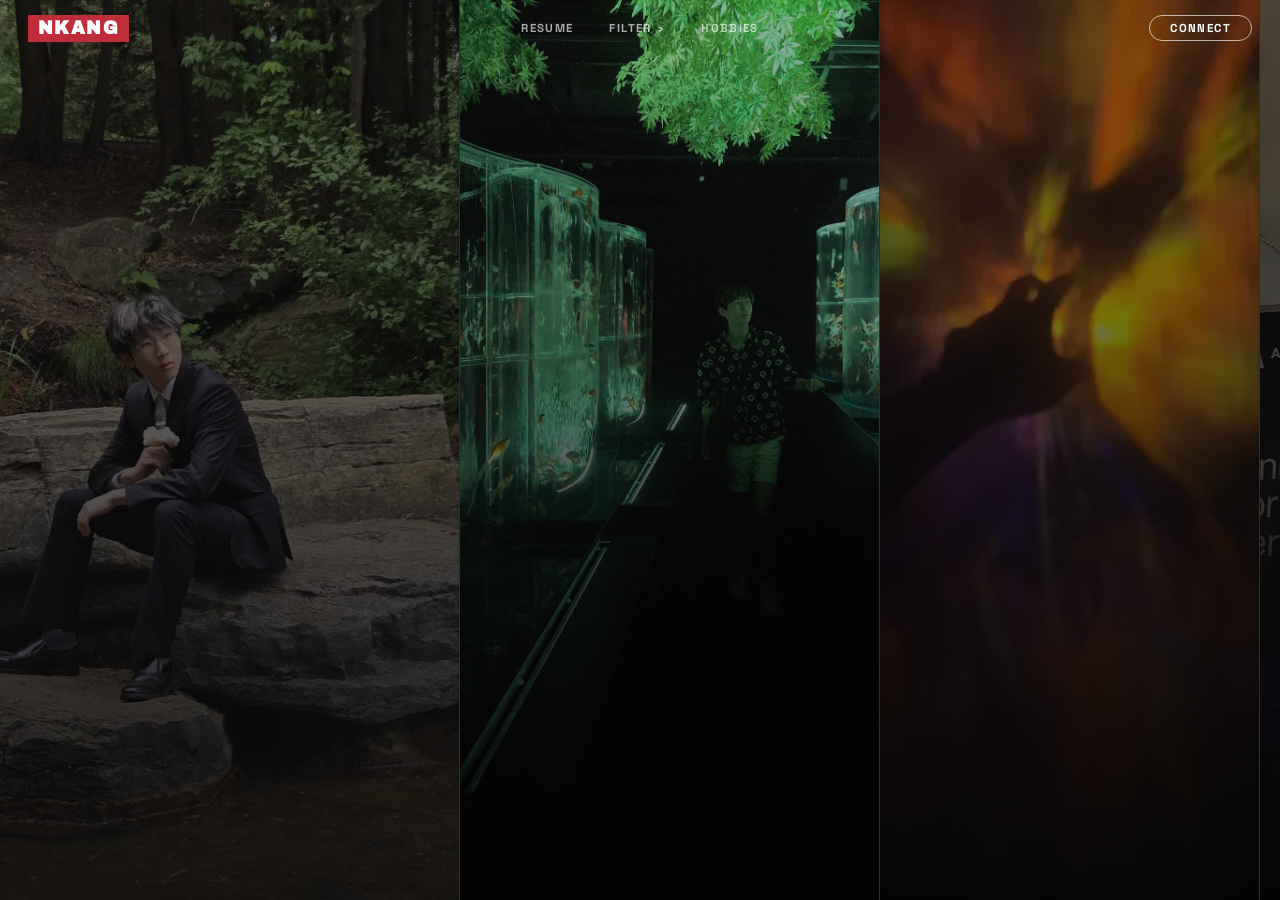
==== commit 59044251: "chore: append new resume content (Sep 6 revision) Additive only — the PDF's bullets were compressed " ====
--- a/index.html
+++ b/index.html
@@ -14,7 +14,10 @@
   <link rel="preload" as="image" href="Images/ColumnThumbnail/TechStack.webp" type="image/webp" />
   <link rel="preload" as="image" href="Images/ColumnThumbnail/Aquanow.webp" type="image/webp" />
   <link rel="preload" as="image" href="Images/ColumnThumbnail/ClipFarm.webp" type="image/webp" />
+  <link rel="preload" as="image" href="Images/ColumnThumbnail/ML_Chess_Model.webp" type="image/webp" />
   <link rel="preload" as="image" href="Images/ColumnThumbnail/CFM_Market_Beat.webp" type="image/webp" />
+  <link rel="preload" as="image" href="Images/ColumnThumbnail/quilify.webp" type="image/webp" />
+  <link rel="preload" as="image" href="Images/ColumnThumbnail/TBPoker.webp" type="image/webp" />
 </head>
 <body>
 
@@ -123,33 +126,11 @@
       <div class="col-bg col-bg--skills"></div>
     </section>
 
-    <!-- COLUMN — Skrypt Health Experience -->
-    <section class="col col-project" data-type="experience" data-skills="ml-ai,tools" data-project-modal="project-skrypt">
+    <!-- COLUMN — Aquanow Experience -->
+    <section class="col col-project" data-type="experience" data-skills="finance,tools" data-project-modal="project-aquanow">
       <div class="col-inner">
         <div class="project-text-box">
           <div class="section-label">03 &nbsp;/&nbsp; EXPERIENCE</div>
-          <h2 class="col-title">SKRYPT<br/>HEALTH</h2>
-          <div class="project-details">
-            <p class="col-body">
-              AI Engineer at Skrypt Health, part-time and ongoing. Building lab-result
-              triage on a live EHR, routing abnormal results into a staff review queue.
-              Designed an autonomous coding harness, and fixed a production outage that
-              had hidden every clinic support request since launch.
-            </p>
-            <div class="project-tags">
-              <span>EHR</span><span>AI Agents</span><span>Autonomous Harness</span>
-            </div>
-          </div>
-        </div>
-      </div>
-      <div class="col-bg col-bg--skrypt"></div>
-    </section>
-
-    <!-- COLUMN — Aquanow Experience -->
-    <section class="col col-project" data-type="experience" data-skills="finance,tools" data-project-modal="project-aquanow">
-      <div class="col-inner">
-        <div class="project-text-box">
-          <div class="section-label">04 &nbsp;/&nbsp; EXPERIENCE</div>
           <h2 class="col-title" style="font-size:clamp(1.4rem,3.2vw,2.6rem);white-space:nowrap;">AQUANOW</h2>
           <div class="project-details">
             <p class="col-body">
@@ -173,11 +154,11 @@
     <section class="col col-project" data-type="experience" data-skills="tools" data-project-modal="project-ericsson">
       <div class="col-inner">
         <div class="project-text-box">
-          <div class="section-label">05 &nbsp;/&nbsp; EXPERIENCE</div>
+          <div class="section-label">04 &nbsp;/&nbsp; EXPERIENCE</div>
           <h2 class="col-title" style="font-size:clamp(1.4rem,3.2vw,2.6rem);white-space:nowrap;">ERICSSON</h2>
           <div class="project-details">
             <p class="col-body">
-              Software Engineer Intern at Ericsson Canada.
+              Business Intelligence Co-op at Ericsson Canada.
               Built 4 ETL pipelines in C# + SQL Server to extract Jira data,
               developed Power BI dashboards for trouble report visibility,
               and led a LEGO Mindstorms workshop on image-based sign recognition.
@@ -192,11 +173,11 @@
       <div class="col-bg col-bg--experience"></div>
     </section>
 
-    <!-- COLUMN — ClipFarm -->
+    <!-- COLUMN 4 — ClipFarm -->
     <section class="col col-project" data-type="project" data-skills="ml-ai,web" data-project-modal="project-clipfarm">
       <div class="col-inner">
         <div class="project-text-box">
-          <div class="section-label">06 &nbsp;/&nbsp; PROJECTS</div>
+          <div class="section-label">05 &nbsp;/&nbsp; PROJECTS</div>
           <h2 class="col-title">CLIP<br/>FARM</h2>
           <div class="project-details">
             <p class="col-body">
@@ -218,34 +199,11 @@
       <div class="col-bg col-bg--p1"></div>
     </section>
 
-    <!-- COLUMN — Dogwatch -->
-    <section class="col col-project" data-type="project" data-skills="ml-ai,tools" data-project-modal="project-dogwatch">
-      <div class="col-inner">
-        <div class="project-text-box">
-          <div class="section-label">07 &nbsp;/&nbsp; PROJECTS</div>
-          <h2 class="col-title">DOG<br/>WATCH</h2>
-          <div class="project-details">
-            <p class="col-body">
-              2nd Place, Dominion Dynamics WHITEOUT Track at Hack the North 2026.
-              Four machines &mdash; a quadcopter, a fixed-wing and two towers &mdash; search
-              a 25 km Arctic strait for an unlit vessel and hold a track once found.
-              A water-only probability field counts every empty camera sweep as evidence,
-              so the fleet reasons instead of sweeping.
-            </p>
-            <div class="project-tags">
-              <span>Python</span><span>MAVLink</span><span>ArduPilot</span><span>Multi-Agent</span>
-            </div>
-          </div>
-        </div>
-      </div>
-      <div class="col-bg col-bg--dogwatch"></div>
-    </section>
-
     <!-- COLUMN — HUME / Cortex -->
     <section class="col col-project" data-type="project" data-skills="ml-ai,tools" data-project-modal="project-hume">
       <div class="col-inner">
         <div class="project-text-box">
-          <div class="section-label">08 &nbsp;/&nbsp; PROJECTS</div>
+          <div class="section-label">06 &nbsp;/&nbsp; PROJECTS</div>
           <h2 class="col-title">HUME</h2>
           <div class="project-details">
             <p class="col-body">
@@ -264,11 +222,11 @@
       <div class="col-bg col-bg--hume"></div>
     </section>
 
-    <!-- COLUMN — Stock Portfolio Engine -->
+    <!-- COLUMN 5 — Stock Portfolio Engine -->
     <section class="col col-project" data-type="project" data-skills="finance,ml-ai" data-project-modal="project-robo">
       <div class="col-inner">
         <div class="project-text-box">
-        <div class="section-label">09 &nbsp;/&nbsp; PROJECTS</div>
+        <div class="section-label">07 &nbsp;/&nbsp; PROJECTS</div>
         <h2 class="col-title">STOCK<br/>PORTFOLIO<br/>ENGINE</h2>
         <div class="project-details">
           <p class="col-body">
@@ -287,39 +245,85 @@
       <div class="col-bg col-bg--p3"></div>
     </section>
 
-    <!-- COLUMN — Also built (compact list; each row opens its own modal) -->
-    <section class="col col-project col-project--list" data-type="project" data-skills="ml-ai,web,tools">
-      <div class="col-inner">
-        <div class="section-label">10 &nbsp;/&nbsp; ALSO BUILT</div>
-        <h2 class="col-title">ALSO<br/>BUILT</h2>
-        <div class="also-list">
-          <button class="also-row" data-modal="project-chessai">
-            <span class="also-name">ChessAI</span>
-            <span class="also-desc">Neural-network chess engine trained on millions of Stockfish-labeled positions on Modal; alpha-beta search paired with neural evaluation.</span>
-            <span class="also-tags">Python · PyTorch · Modal</span>
-          </button>
-          <button class="also-row" data-modal="project-quillify">
-            <span class="also-name">QuillifyEdu</span>
-            <span class="also-desc">Educational content platform on ASP.NET Core 8 with Identity auth, Entity Framework and SQL Server.</span>
-            <span class="also-tags">C# · ASP.NET Core · SQL Server</span>
-          </button>
-          <button class="also-row" data-modal="project-tbpoker">
-            <span class="also-name">TBPoker</span>
-            <span class="also-desc">Discord bot tracking poker stats and a live leaderboard, persisted through Google Sheets.</span>
-            <span class="also-tags">Python · Discord.py · Google Sheets API</span>
-          </button>
-        </div>
-      </div>
-    </section>
-
-    <!-- COLUMN — End / CTA -->
+    <!-- COLUMN 6 — ChessAI -->
+    <section class="col col-project" data-type="project" data-skills="ml-ai" data-project-modal="project-chessai">
+      <div class="col-inner">
+        <div class="project-text-box">
+          <div class="section-label">08 &nbsp;/&nbsp; PROJECTS</div>
+          <h2 class="col-title">CHESS<br/>AI</h2>
+          <div class="project-details">
+            <p class="col-body">
+              Neural-network chess engine trained on millions of Stockfish-labeled
+              positions using distributed GPU compute on Modal. Classical alpha-beta
+              search paired with deep neural evaluation for real-time gameplay,
+              balancing search depth with inference latency.
+            </p>
+            <div class="project-tags">
+              <span>Python</span><span>PyTorch</span><span>Modal</span>
+            </div>
+            <a href="https://github.com/Ollienel777" class="project-link" target="_blank" rel="noopener">VIEW ON GITHUB ›</a>
+          </div>
+        </div>
+      </div>
+      <div class="col-bg col-bg--p2"></div>
+    </section>
+
+    <!-- COLUMN 7 — QuillifyEdu -->
+    <section class="col col-project" data-type="project" data-skills="web" data-project-modal="project-quillify">
+      <div class="col-inner">
+        <div class="project-text-box">
+          <div class="section-label">09 &nbsp;/&nbsp; PROJECTS</div>
+          <h2 class="col-title">QUILLIFY<br/>EDU</h2>
+          <div class="project-details">
+            <p class="col-body">
+              Educational content management platform built with ASP.NET Core.
+              Full user auth with email confirmation, account lockout policies,
+              and strong password enforcement. Notes management, contact forms,
+              and content creation with Entity Framework + SQL Server.
+            </p>
+            <div class="project-tags">
+              <span>C#</span><span>ASP.NET Core</span><span>Razor Pages</span>
+              <span>Entity Framework</span><span>SQL Server</span><span>Bootstrap</span>
+            </div>
+            <a href="https://github.com/Ollienel777" class="project-link" target="_blank" rel="noopener">VIEW ON GITHUB ›</a>
+          </div>
+        </div>
+      </div>
+      <div class="col-bg col-bg--p4"></div>
+    </section>
+
+    <!-- COLUMN 8 — TBPoker -->
+    <section class="col col-project" data-type="project" data-skills="tools" data-project-modal="project-tbpoker">
+      <div class="col-inner">
+        <div class="project-text-box">
+          <div class="section-label">10 &nbsp;/&nbsp; PROJECTS</div>
+          <h2 class="col-title">TBPOKER</h2>
+          <div class="project-details">
+            <p class="col-body">
+              Discord bot managing poker stats and a live leaderboard for a private server.
+              Integrates with Google Sheets for persistent player data and real-time chip tracking.
+            </p>
+            <div class="project-tags">
+              <span>Python</span><span>Discord.py</span><span>Google Sheets API</span><span>gspread</span>
+            </div>
+            <a href="https://github.com/Ollienel777" class="project-link" target="_blank" rel="noopener">VIEW ON GITHUB ›</a>
+          </div>
+        </div>
+      </div>
+      <div class="col-bg col-bg--p5"></div>
+    </section>
+
+    <!-- COLUMN 10 — End / CTA -->
     <section class="col col-end">
       <div class="col-inner">
         <div class="section-label">FIN</div>
-        <h2 class="col-title">LET'S<br/>BUILD.</h2>
-        <p class="col-body">Open to interesting problems and the people working on them.</p>
+        <h2 class="col-title col-title--end">LET'S<br/>BUILD.</h2>
+        <p class="col-body">
+          Always open to interesting problems or people.
+          Reach out and let's talk.
+        </p>
         <a href="mailto:Nelsonkang7@gmail.com" class="end-email">Nelsonkang7@gmail.com</a>
-        <button class="end-more" data-modal="contact-modal">GitHub, LinkedIn, phone &rsaquo;</button>
+        <button class="cta-btn cta-btn--end" data-modal="contact-modal">GET IN TOUCH</button>
       </div>
       <div class="col-bg col-bg--end"></div>
     </section>
@@ -358,7 +362,7 @@
       </div>
       <div class="project-modal-content">
         <div class="project-modal-meta">
-          <span class="project-modal-num">06</span>
+          <span class="project-modal-num">05</span>
           <span class="project-modal-date">Mar 2026 – Present</span>
         </div>
         <h2 class="project-modal-title">ClipFarm</h2>
@@ -426,7 +430,7 @@
       </div>
       <div class="project-modal-content">
         <div class="project-modal-meta">
-          <span class="project-modal-num">08</span>
+          <span class="project-modal-num">06</span>
           <span class="project-modal-date">Jul 2026</span>
         </div>
         <h2 class="project-modal-title">HUME</h2>
@@ -463,7 +467,7 @@
       </div>
       <div class="project-modal-content">
         <div class="project-modal-meta">
-          <span class="project-modal-num">10</span>
+          <span class="project-modal-num">08</span>
           <span class="project-modal-date">Nov 2025</span>
         </div>
         <h2 class="project-modal-title">ChessAI</h2>
@@ -495,7 +499,7 @@
       </div>
       <div class="project-modal-content">
         <div class="project-modal-meta">
-          <span class="project-modal-num">09</span>
+          <span class="project-modal-num">07</span>
           <span class="project-modal-date">Nov 2025</span>
         </div>
         <h2 class="project-modal-title">Stock Portfolio Engine</h2>
@@ -554,120 +558,16 @@
     </div>
   </div>
 
-  <!-- Experience Modal — Skrypt Health -->
-  <div class="modal" id="project-skrypt">
+  <!-- Project Modal — Aquanow -->
+  <div class="modal" id="project-aquanow">
     <div class="modal-box modal-box--project">
       <button class="modal-close">✕</button>
       <div class="project-modal-media">
-        <div class="modal-carousel">
-          <div class="modal-carousel-track">
-            <div class="modal-carousel-slide is-active">
-              <img class="project-modal-thumb" src="Images/ColumnThumbnail/Skrypt.webp" alt="The Skrypt Health team at dinner" />
-            </div>
-            <div class="modal-carousel-slide">
-              <img class="project-modal-thumb project-modal-thumb--contain" src="Images/ColumnThumbnail/Skrypt_Logo.webp" alt="Skrypt Health logo" />
-            </div>
-          </div>
-          <button class="carousel-btn carousel-btn--prev" aria-label="Previous">&#8249;</button>
-          <button class="carousel-btn carousel-btn--next" aria-label="Next">&#8250;</button>
-          <div class="carousel-dots">
-            <span class="carousel-dot is-active"></span>
-            <span class="carousel-dot"></span>
-          </div>
-        </div>
+        <img class="project-modal-thumb" src="Images/ColumnThumbnail/Aquanow.webp" alt="Aquanow" />
       </div>
       <div class="project-modal-content">
         <div class="project-modal-meta">
           <span class="project-modal-num">03</span>
-          <span class="project-modal-date">Sep 2026 – Present</span>
-        </div>
-        <h2 class="project-modal-title">Skrypt Health</h2>
-        <p class="project-modal-sub">AI Engineer (Part-time) &mdash; Remote</p>
-        <p class="project-modal-body">
-          Building <strong>lab-result triage</strong> on a live EHR, routing abnormal results
-          into a staff review queue.
-        </p>
-        <p class="project-modal-body">
-          Designed an <strong>autonomous coding harness</strong>, and fixed a
-          <strong>production outage</strong> that had hidden every clinic support request
-          since launch.
-        </p>
-        <div class="project-modal-stack">
-          <span>EHR</span><span>AI Agents</span><span>Autonomous Harness</span>
-        </div>
-      </div>
-    </div>
-  </div>
-
-  <!-- Project Modal — Dogwatch -->
-  <div class="modal" id="project-dogwatch">
-    <div class="modal-box modal-box--project">
-      <button class="modal-close">✕</button>
-      <div class="project-modal-media">
-        <div class="modal-carousel">
-          <div class="modal-carousel-track">
-            <div class="modal-carousel-slide is-active">
-              <img class="project-modal-thumb" src="Images/ColumnThumbnail/Dogwatch_Prize.webp" alt="The Dogwatch team with the prize money" />
-            </div>
-            <div class="modal-carousel-slide">
-              <img class="project-modal-thumb" src="Images/ColumnThumbnail/Dogwatch_Case.webp" alt="The Dogwatch team holding the prize case" />
-            </div>
-            <div class="modal-carousel-slide">
-              <img class="project-modal-thumb" src="Images/ColumnThumbnail/Dogwatch_Screen.webp" alt="DogWatch named on the WHITEOUT track results slide" />
-            </div>
-            <div class="modal-carousel-slide">
-              <img class="project-modal-thumb project-modal-thumb--contain" src="Images/ColumnThumbnail/Dogwatch.webp" alt="The Dogwatch team at Hack the North 2026" />
-            </div>
-          </div>
-          <button class="carousel-btn carousel-btn--prev" aria-label="Previous">&#8249;</button>
-          <button class="carousel-btn carousel-btn--next" aria-label="Next">&#8250;</button>
-          <div class="carousel-dots">
-            <span class="carousel-dot is-active"></span>
-            <span class="carousel-dot"></span>
-            <span class="carousel-dot"></span>
-            <span class="carousel-dot"></span>
-          </div>
-        </div>
-      </div>
-      <div class="project-modal-content">
-        <div class="project-modal-meta">
-          <span class="project-modal-num">07</span>
-          <span class="project-modal-date">Sep 2026</span>
-        </div>
-        <h2 class="project-modal-title">Dogwatch</h2>
-        <p class="project-modal-sub">2nd Place, Dominion Dynamics WHITEOUT Track @ Hack the North 2026 ($1,000) &middot; Python, MAVLink, ArduPilot</p>
-        <p class="project-modal-body">
-          Four machines &mdash; a quadcopter, a fixed-wing and two ground towers &mdash; search a
-          <strong>25 km Arctic strait</strong> for an unlit vessel and hold a track once found.
-        </p>
-        <p class="project-modal-body">
-          A water-only <strong>probability field</strong> counts every empty camera sweep as
-          evidence, so the fleet reasons about where the vessel is not, instead of sweeping
-          blindly.
-        </p>
-        <p class="project-modal-body">
-          Designed the <strong>autonomous build harness</strong> our two-person team ran on:
-          planner, implementer, reviewer and fixer agents in isolated worktrees off a ranked
-          backlog &mdash; <strong>56 merged PRs</strong> and <strong>739 tests</strong> in
-          <strong>29 hours</strong>.
-        </p>
-        <div class="project-modal-stack">
-          <span>Python</span><span>MAVLink</span><span>ArduPilot</span><span>Multi-Agent</span>
-        </div>
-      </div>
-    </div>
-  </div>
-
-  <!-- Project Modal — Aquanow -->
-  <div class="modal" id="project-aquanow">
-    <div class="modal-box modal-box--project">
-      <button class="modal-close">✕</button>
-      <div class="project-modal-media">
-        <img class="project-modal-thumb" src="Images/ColumnThumbnail/Aquanow.webp" alt="Aquanow" />
-      </div>
-      <div class="project-modal-content">
-        <div class="project-modal-meta">
-          <span class="project-modal-num">04</span>
           <span class="project-modal-date">Jun 2026 – Aug 2026</span>
         </div>
         <h2 class="project-modal-title">Aquanow</h2>
@@ -713,11 +613,11 @@
       </div>
       <div class="project-modal-content">
         <div class="project-modal-meta">
-          <span class="project-modal-num">05</span>
+          <span class="project-modal-num">04</span>
           <span class="project-modal-date">Jun – Aug 2024</span>
         </div>
         <h2 class="project-modal-title">Ericsson Canada</h2>
-        <p class="project-modal-sub">Software Engineer Intern &mdash; Ottawa, ON</p>
+        <p class="project-modal-sub">Business Intelligence Co-op &mdash; Ottawa, ON</p>
         <p class="project-modal-body">
           Built 4 ETL pipelines using C# and SQL Server to extract Jira data from JSON payloads,
           transform custom field mappings, and load into reporting tables. Used temporal tables
@@ -749,7 +649,7 @@
       </div>
       <div class="project-modal-content">
         <div class="project-modal-meta">
-          <span class="project-modal-num">10</span>
+          <span class="project-modal-num">09</span>
           <span class="project-modal-date">2025</span>
         </div>
         <h2 class="project-modal-title">QuillifyEdu</h2>
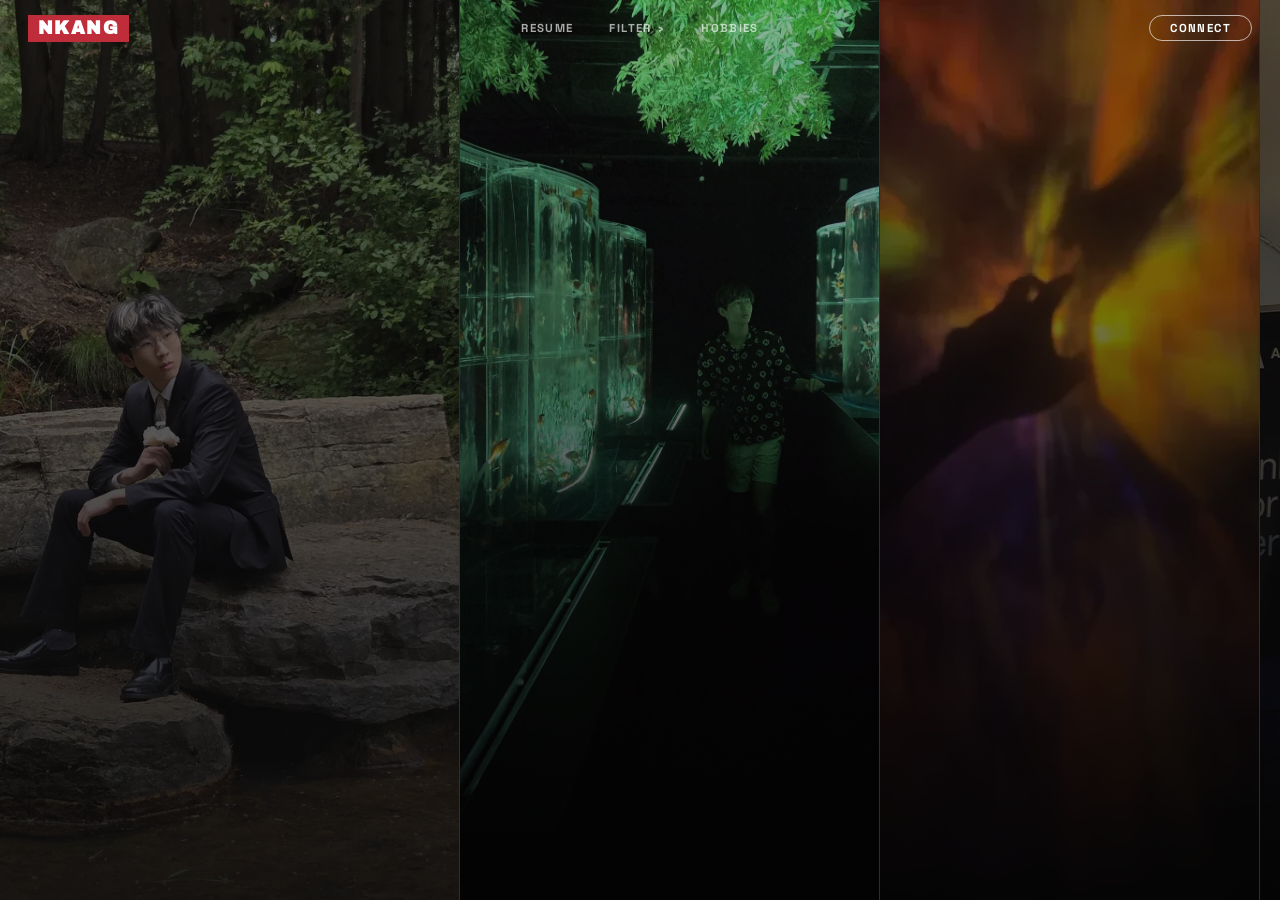
==== commit 497da078: "refactor: curate projects — ChessAI, QuillifyEdu, TBPoker move to an 'Also built' column Three full " ====
--- a/index.html
+++ b/index.html
@@ -14,10 +14,7 @@
   <link rel="preload" as="image" href="Images/ColumnThumbnail/TechStack.webp" type="image/webp" />
   <link rel="preload" as="image" href="Images/ColumnThumbnail/Aquanow.webp" type="image/webp" />
   <link rel="preload" as="image" href="Images/ColumnThumbnail/ClipFarm.webp" type="image/webp" />
-  <link rel="preload" as="image" href="Images/ColumnThumbnail/ML_Chess_Model.webp" type="image/webp" />
   <link rel="preload" as="image" href="Images/ColumnThumbnail/CFM_Market_Beat.webp" type="image/webp" />
-  <link rel="preload" as="image" href="Images/ColumnThumbnail/quilify.webp" type="image/webp" />
-  <link rel="preload" as="image" href="Images/ColumnThumbnail/TBPoker.webp" type="image/webp" />
 </head>
 <body>
 
@@ -245,72 +242,29 @@
       <div class="col-bg col-bg--p3"></div>
     </section>
 
-    <!-- COLUMN 6 — ChessAI -->
-    <section class="col col-project" data-type="project" data-skills="ml-ai" data-project-modal="project-chessai">
-      <div class="col-inner">
-        <div class="project-text-box">
-          <div class="section-label">08 &nbsp;/&nbsp; PROJECTS</div>
-          <h2 class="col-title">CHESS<br/>AI</h2>
-          <div class="project-details">
-            <p class="col-body">
-              Neural-network chess engine trained on millions of Stockfish-labeled
-              positions using distributed GPU compute on Modal. Classical alpha-beta
-              search paired with deep neural evaluation for real-time gameplay,
-              balancing search depth with inference latency.
-            </p>
-            <div class="project-tags">
-              <span>Python</span><span>PyTorch</span><span>Modal</span>
-            </div>
-            <a href="https://github.com/Ollienel777" class="project-link" target="_blank" rel="noopener">VIEW ON GITHUB ›</a>
-          </div>
-        </div>
-      </div>
-      <div class="col-bg col-bg--p2"></div>
-    </section>
-
-    <!-- COLUMN 7 — QuillifyEdu -->
-    <section class="col col-project" data-type="project" data-skills="web" data-project-modal="project-quillify">
-      <div class="col-inner">
-        <div class="project-text-box">
-          <div class="section-label">09 &nbsp;/&nbsp; PROJECTS</div>
-          <h2 class="col-title">QUILLIFY<br/>EDU</h2>
-          <div class="project-details">
-            <p class="col-body">
-              Educational content management platform built with ASP.NET Core.
-              Full user auth with email confirmation, account lockout policies,
-              and strong password enforcement. Notes management, contact forms,
-              and content creation with Entity Framework + SQL Server.
-            </p>
-            <div class="project-tags">
-              <span>C#</span><span>ASP.NET Core</span><span>Razor Pages</span>
-              <span>Entity Framework</span><span>SQL Server</span><span>Bootstrap</span>
-            </div>
-            <a href="https://github.com/Ollienel777" class="project-link" target="_blank" rel="noopener">VIEW ON GITHUB ›</a>
-          </div>
-        </div>
-      </div>
-      <div class="col-bg col-bg--p4"></div>
-    </section>
-
-    <!-- COLUMN 8 — TBPoker -->
-    <section class="col col-project" data-type="project" data-skills="tools" data-project-modal="project-tbpoker">
-      <div class="col-inner">
-        <div class="project-text-box">
-          <div class="section-label">10 &nbsp;/&nbsp; PROJECTS</div>
-          <h2 class="col-title">TBPOKER</h2>
-          <div class="project-details">
-            <p class="col-body">
-              Discord bot managing poker stats and a live leaderboard for a private server.
-              Integrates with Google Sheets for persistent player data and real-time chip tracking.
-            </p>
-            <div class="project-tags">
-              <span>Python</span><span>Discord.py</span><span>Google Sheets API</span><span>gspread</span>
-            </div>
-            <a href="https://github.com/Ollienel777" class="project-link" target="_blank" rel="noopener">VIEW ON GITHUB ›</a>
-          </div>
-        </div>
-      </div>
-      <div class="col-bg col-bg--p5"></div>
+    <!-- COLUMN — Also built (compact list; each row opens its own modal) -->
+    <section class="col col-project col-project--list" data-type="project" data-skills="ml-ai,web,tools">
+      <div class="col-inner">
+        <div class="section-label">08 &nbsp;/&nbsp; ALSO BUILT</div>
+        <h2 class="col-title">ALSO<br/>BUILT</h2>
+        <div class="also-list">
+          <button class="also-row" data-modal="project-chessai">
+            <span class="also-name">ChessAI</span>
+            <span class="also-desc">Neural-network chess engine trained on millions of Stockfish-labeled positions on Modal; alpha-beta search paired with neural evaluation.</span>
+            <span class="also-tags">Python · PyTorch · Modal</span>
+          </button>
+          <button class="also-row" data-modal="project-quillify">
+            <span class="also-name">QuillifyEdu</span>
+            <span class="also-desc">Educational content platform on ASP.NET Core 8 with Identity auth, Entity Framework and SQL Server.</span>
+            <span class="also-tags">C# · ASP.NET Core · SQL Server</span>
+          </button>
+          <button class="also-row" data-modal="project-tbpoker">
+            <span class="also-name">TBPoker</span>
+            <span class="also-desc">Discord bot tracking poker stats and a live leaderboard, persisted through Google Sheets.</span>
+            <span class="also-tags">Python · Discord.py · Google Sheets API</span>
+          </button>
+        </div>
+      </div>
     </section>
 
     <!-- COLUMN 10 — End / CTA -->
@@ -533,7 +487,7 @@
       </div>
       <div class="project-modal-content">
         <div class="project-modal-meta">
-          <span class="project-modal-num">10</span>
+          <span class="project-modal-num">08</span>
           <span class="project-modal-date">2024</span>
         </div>
         <h2 class="project-modal-title">TBPoker</h2>
@@ -649,7 +603,7 @@
       </div>
       <div class="project-modal-content">
         <div class="project-modal-meta">
-          <span class="project-modal-num">09</span>
+          <span class="project-modal-num">08</span>
           <span class="project-modal-date">2025</span>
         </div>
         <h2 class="project-modal-title">QuillifyEdu</h2>
--- a/styles.css
+++ b/styles.css
@@ -273,62 +273,38 @@
   opacity: 0.75;
 }
 
-/* Team dinner photo. It fills the column height exactly, so only the
-   horizontal position matters and centre keeps the table and faces in frame. */
-.col-bg--skrypt {
-  background:
-    linear-gradient(to top, rgba(0,0,0,0.96) 0%, rgba(0,0,0,0.7) 35%, rgba(0,0,0,0.2) 65%, transparent 100%),
-    url('Images/ColumnThumbnail/Skrypt.webp') center / cover no-repeat;
-  opacity: 0.6;
-}
-
-/* The prize shot is the cover: in a 380px column it keeps both of us in frame,
-   where the wide backdrop photo cuts one of us off. That one lives in the modal. */
-.col-bg--dogwatch {
-  background:
-    linear-gradient(to top, rgba(0,0,0,0.96) 0%, rgba(0,0,0,0.7) 35%, rgba(0,0,0,0.2) 65%, transparent 100%),
-    url('Images/ColumnThumbnail/Dogwatch_Prize.webp') center 35% / cover no-repeat;
-  opacity: 0.55;
-}
-
 .col-bg--end {
-  /* Quiet close: near-black field with a trace of red in one corner. */
-  background: linear-gradient(160deg, var(--red-dark) 0%, var(--black) 55%);
-  opacity: 0.35;
-}
-
-/* The email is the one action in the column, so it carries the weight. */
+  background: linear-gradient(160deg, var(--red) 0%, var(--red-dark) 45%, var(--black) 100%);
+  opacity: 0.9;
+}
+/* Bigger, louder end statement */
+.col-end .col-title--end {
+  font-size: clamp(2.8rem, 5vw, 4rem);
+  margin-bottom: 20px;
+}
+
 .end-email {
   display: inline-block;
   font-family: var(--font-body);
-  font-size: clamp(1.05rem, 1.6vw, 1.3rem);
+  font-size: 0.95rem;
   font-weight: 500;
-  letter-spacing: 0.01em;
+  letter-spacing: 0.02em;
   color: var(--white);
   text-decoration: none;
-  margin-bottom: 28px;
-  padding-bottom: 4px;
-  border-bottom: 1.5px solid var(--red);
-  transition: color 0.25s ease, border-color 0.25s ease;
+  margin-bottom: 24px;
+  padding-bottom: 3px;
+  border-bottom: 1.5px solid rgba(255,255,255,0.35);
+  transition: border-color 0.25s ease, color 0.25s ease;
   width: fit-content;
 }
-.end-email:hover { color: var(--red); }
-
-.end-more {
-  font-family: var(--font-body);
-  font-size: 0.65rem;
-  font-weight: 700;
-  letter-spacing: 0.18em;
-  text-transform: uppercase;
-  color: var(--gray-lite);
-  background: none;
-  border: none;
-  padding: 0;
-  cursor: pointer;
+.end-email:hover { color: var(--white); border-color: var(--white); }
+
+.col-end .cta-btn--end {
+  background: var(--white);
+  color: var(--red);
   align-self: flex-start;
-  transition: color 0.2s ease;
-}
-.end-more:hover { color: var(--white); }
+}
+.col-end .cta-btn--end:hover { background: var(--off-white); color: var(--red-dark); }
 
 /* ── COLUMN INNER (content sits above bg + carousel) ── */
 .col-inner {
@@ -410,12 +386,6 @@
   overflow: hidden;
 }
 
-/* Slow Ken Burns on the hero photos — the one continuous motion on the page.
-   18s and 8% is atmosphere, not an effect; .hero-carousel clips the overflow. */
-@keyframes hero-kenburns {
-  from { transform: scale(1)    translate(0, 0); }
-  to   { transform: scale(1.08) translate(-1.5%, -2%); }
-}
 .hero-slide {
   position: absolute;
   inset: 0;
@@ -423,8 +393,6 @@
   background-position: center bottom;
   opacity: 0;
   transition: opacity 1.4s ease;
-  animation: hero-kenburns 18s ease-in-out infinite alternate;
-  will-change: transform, opacity;
 }
 .hero-slide.is-active { opacity: 0.6; }
 
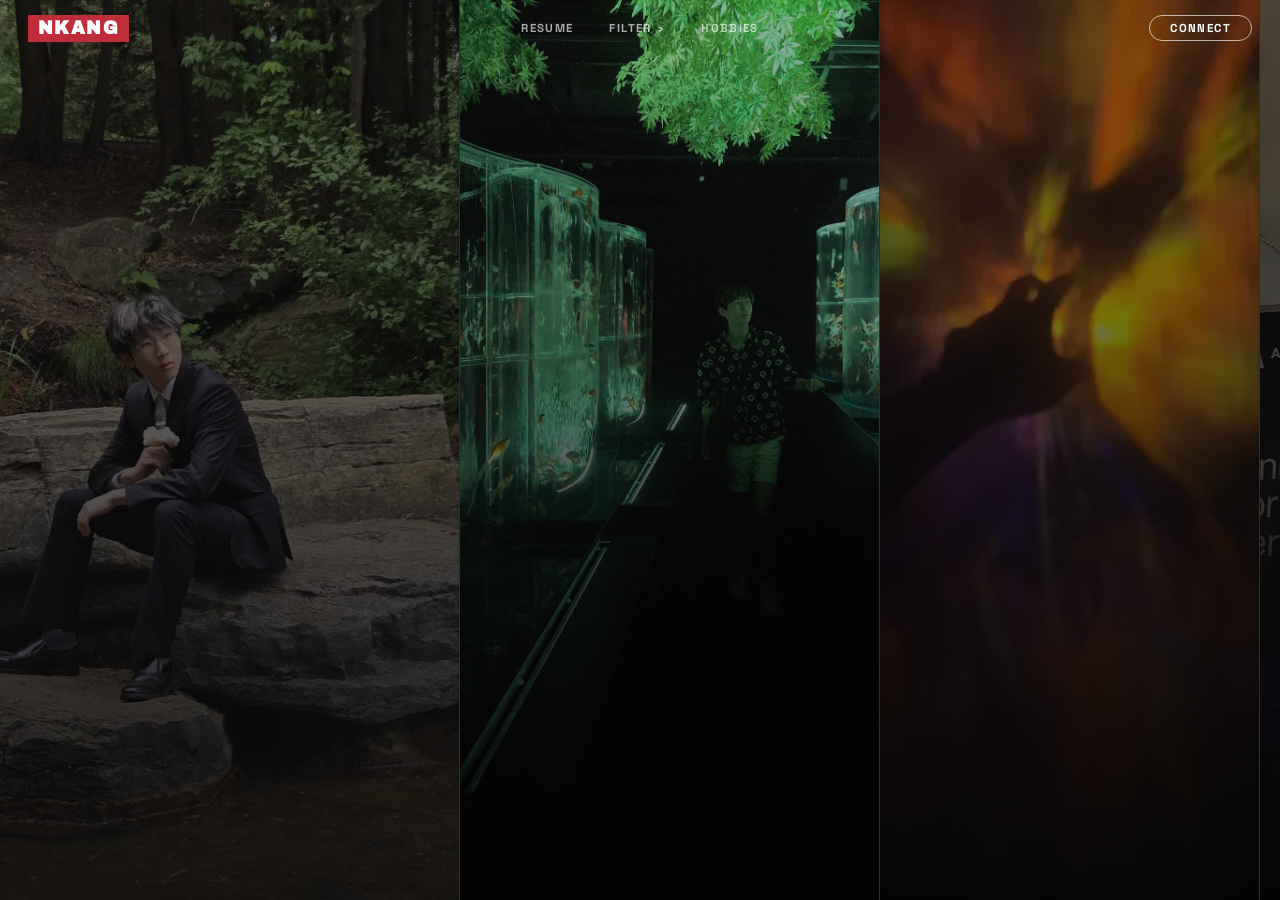
==== commit c4829cd5: "refactor: quiet the end column The full red field, oversized title and button-plus-email double CTA " ====
--- a/index.html
+++ b/index.html
@@ -271,13 +271,10 @@
     <section class="col col-end">
       <div class="col-inner">
         <div class="section-label">FIN</div>
-        <h2 class="col-title col-title--end">LET'S<br/>BUILD.</h2>
-        <p class="col-body">
-          Always open to interesting problems or people.
-          Reach out and let's talk.
-        </p>
+        <h2 class="col-title">LET'S<br/>BUILD.</h2>
+        <p class="col-body">Open to interesting problems and the people working on them.</p>
         <a href="mailto:Nelsonkang7@gmail.com" class="end-email">Nelsonkang7@gmail.com</a>
-        <button class="cta-btn cta-btn--end" data-modal="contact-modal">GET IN TOUCH</button>
+        <button class="end-more" data-modal="contact-modal">GitHub, LinkedIn, phone &rsaquo;</button>
       </div>
       <div class="col-bg col-bg--end"></div>
     </section>
--- a/styles.css
+++ b/styles.css
@@ -274,37 +274,43 @@
 }
 
 .col-bg--end {
-  background: linear-gradient(160deg, var(--red) 0%, var(--red-dark) 45%, var(--black) 100%);
-  opacity: 0.9;
-}
-/* Bigger, louder end statement */
-.col-end .col-title--end {
-  font-size: clamp(2.8rem, 5vw, 4rem);
-  margin-bottom: 20px;
-}
-
+  /* Quiet close: near-black field with a trace of red in one corner. */
+  background: linear-gradient(160deg, var(--red-dark) 0%, var(--black) 55%);
+  opacity: 0.35;
+}
+
+/* The email is the one action in the column, so it carries the weight. */
 .end-email {
   display: inline-block;
   font-family: var(--font-body);
-  font-size: 0.95rem;
+  font-size: clamp(1.05rem, 1.6vw, 1.3rem);
   font-weight: 500;
-  letter-spacing: 0.02em;
+  letter-spacing: 0.01em;
   color: var(--white);
   text-decoration: none;
-  margin-bottom: 24px;
-  padding-bottom: 3px;
-  border-bottom: 1.5px solid rgba(255,255,255,0.35);
-  transition: border-color 0.25s ease, color 0.25s ease;
+  margin-bottom: 28px;
+  padding-bottom: 4px;
+  border-bottom: 1.5px solid var(--red);
+  transition: color 0.25s ease, border-color 0.25s ease;
   width: fit-content;
 }
-.end-email:hover { color: var(--white); border-color: var(--white); }
-
-.col-end .cta-btn--end {
-  background: var(--white);
-  color: var(--red);
+.end-email:hover { color: var(--red); }
+
+.end-more {
+  font-family: var(--font-body);
+  font-size: 0.65rem;
+  font-weight: 700;
+  letter-spacing: 0.18em;
+  text-transform: uppercase;
+  color: var(--gray-lite);
+  background: none;
+  border: none;
+  padding: 0;
+  cursor: pointer;
   align-self: flex-start;
-}
-.col-end .cta-btn--end:hover { background: var(--off-white); color: var(--red-dark); }
+  transition: color 0.2s ease;
+}
+.end-more:hover { color: var(--white); }
 
 /* ── COLUMN INNER (content sits above bg + carousel) ── */
 .col-inner {
@@ -386,6 +392,12 @@
   overflow: hidden;
 }
 
+/* Slow Ken Burns on the hero photos — the one continuous motion on the page.
+   18s and 8% is atmosphere, not an effect; .hero-carousel clips the overflow. */
+@keyframes hero-kenburns {
+  from { transform: scale(1)    translate(0, 0); }
+  to   { transform: scale(1.08) translate(-1.5%, -2%); }
+}
 .hero-slide {
   position: absolute;
   inset: 0;
@@ -393,6 +405,8 @@
   background-position: center bottom;
   opacity: 0;
   transition: opacity 1.4s ease;
+  animation: hero-kenburns 18s ease-in-out infinite alternate;
+  will-change: transform, opacity;
 }
 .hero-slide.is-active { opacity: 0.6; }
 
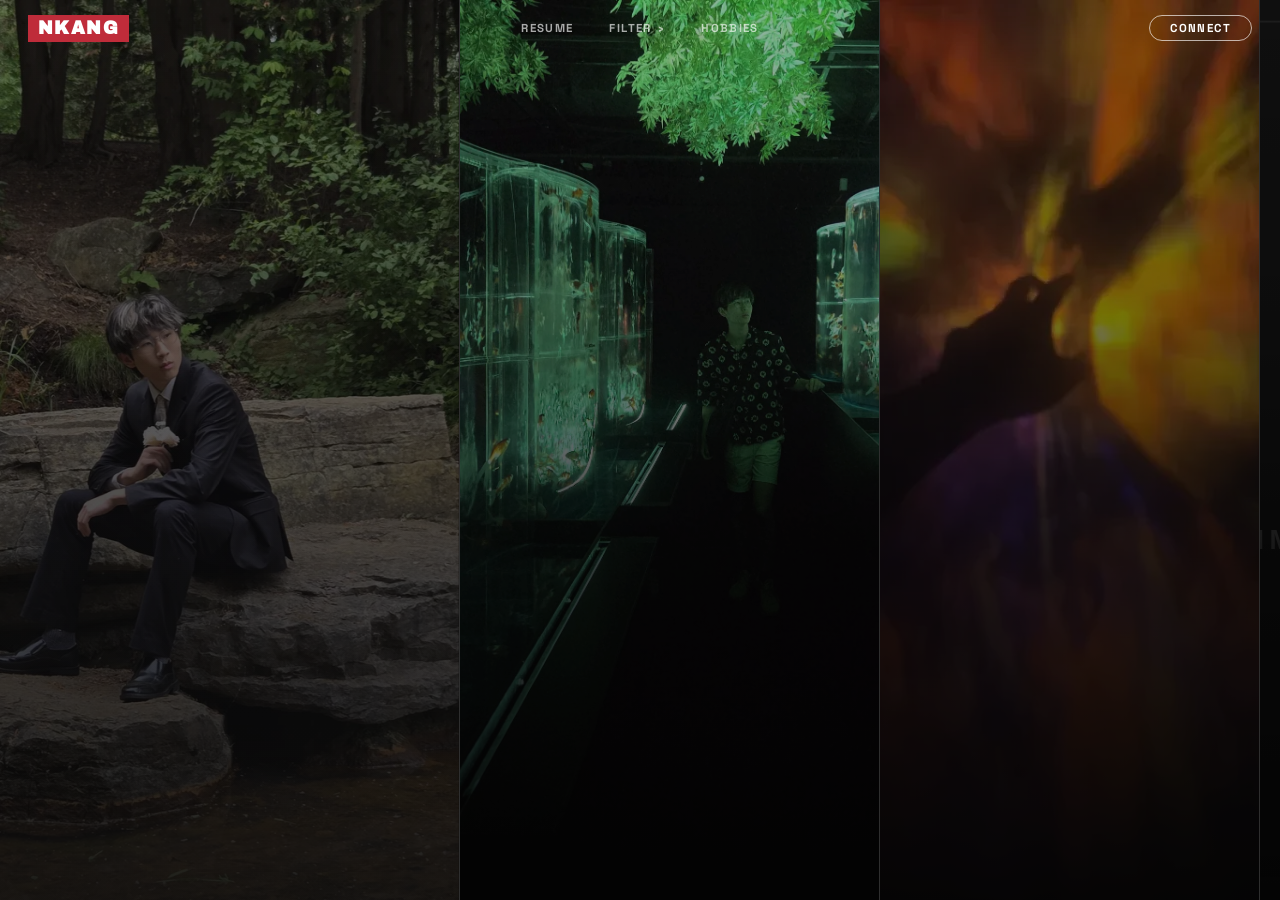
==== commit 3da8b939: "feat: add Skrypt Health and Dogwatch; sync resume to T2a Resume changes from the new PDF: - new role" ====
--- a/index.html
+++ b/index.html
@@ -123,11 +123,33 @@
       <div class="col-bg col-bg--skills"></div>
     </section>
 
+    <!-- COLUMN — Skrypt Health Experience -->
+    <section class="col col-project" data-type="experience" data-skills="ml-ai,tools" data-project-modal="project-skrypt">
+      <div class="col-inner">
+        <div class="project-text-box">
+          <div class="section-label">03 &nbsp;/&nbsp; EXPERIENCE</div>
+          <h2 class="col-title">SKRYPT<br/>HEALTH</h2>
+          <div class="project-details">
+            <p class="col-body">
+              AI Engineer at Skrypt Health, part-time and ongoing. Building lab-result
+              triage on a live EHR, routing abnormal results into a staff review queue.
+              Designed an autonomous coding harness, and fixed a production outage that
+              had hidden every clinic support request since launch.
+            </p>
+            <div class="project-tags">
+              <span>EHR</span><span>AI Agents</span><span>Autonomous Harness</span>
+            </div>
+          </div>
+        </div>
+      </div>
+      <div class="col-bg col-bg--skrypt"></div>
+    </section>
+
     <!-- COLUMN — Aquanow Experience -->
     <section class="col col-project" data-type="experience" data-skills="finance,tools" data-project-modal="project-aquanow">
       <div class="col-inner">
         <div class="project-text-box">
-          <div class="section-label">03 &nbsp;/&nbsp; EXPERIENCE</div>
+          <div class="section-label">04 &nbsp;/&nbsp; EXPERIENCE</div>
           <h2 class="col-title" style="font-size:clamp(1.4rem,3.2vw,2.6rem);white-space:nowrap;">AQUANOW</h2>
           <div class="project-details">
             <p class="col-body">
@@ -151,11 +173,11 @@
     <section class="col col-project" data-type="experience" data-skills="tools" data-project-modal="project-ericsson">
       <div class="col-inner">
         <div class="project-text-box">
-          <div class="section-label">04 &nbsp;/&nbsp; EXPERIENCE</div>
+          <div class="section-label">05 &nbsp;/&nbsp; EXPERIENCE</div>
           <h2 class="col-title" style="font-size:clamp(1.4rem,3.2vw,2.6rem);white-space:nowrap;">ERICSSON</h2>
           <div class="project-details">
             <p class="col-body">
-              Business Intelligence Co-op at Ericsson Canada.
+              Software Engineer Intern at Ericsson Canada.
               Built 4 ETL pipelines in C# + SQL Server to extract Jira data,
               developed Power BI dashboards for trouble report visibility,
               and led a LEGO Mindstorms workshop on image-based sign recognition.
@@ -170,11 +192,11 @@
       <div class="col-bg col-bg--experience"></div>
     </section>
 
-    <!-- COLUMN 4 — ClipFarm -->
+    <!-- COLUMN — ClipFarm -->
     <section class="col col-project" data-type="project" data-skills="ml-ai,web" data-project-modal="project-clipfarm">
       <div class="col-inner">
         <div class="project-text-box">
-          <div class="section-label">05 &nbsp;/&nbsp; PROJECTS</div>
+          <div class="section-label">06 &nbsp;/&nbsp; PROJECTS</div>
           <h2 class="col-title">CLIP<br/>FARM</h2>
           <div class="project-details">
             <p class="col-body">
@@ -196,11 +218,34 @@
       <div class="col-bg col-bg--p1"></div>
     </section>
 
+    <!-- COLUMN — Dogwatch -->
+    <section class="col col-project" data-type="project" data-skills="ml-ai,tools" data-project-modal="project-dogwatch">
+      <div class="col-inner">
+        <div class="project-text-box">
+          <div class="section-label">07 &nbsp;/&nbsp; PROJECTS</div>
+          <h2 class="col-title">DOG<br/>WATCH</h2>
+          <div class="project-details">
+            <p class="col-body">
+              2nd Place, Dominion Dynamics WHITEOUT Track at Hack the North 2026.
+              Four machines &mdash; a quadcopter, a fixed-wing and two towers &mdash; search
+              a 25 km Arctic strait for an unlit vessel and hold a track once found.
+              A water-only probability field counts every empty camera sweep as evidence,
+              so the fleet reasons instead of sweeping.
+            </p>
+            <div class="project-tags">
+              <span>Python</span><span>MAVLink</span><span>ArduPilot</span><span>Multi-Agent</span>
+            </div>
+          </div>
+        </div>
+      </div>
+      <div class="col-bg col-bg--dogwatch"></div>
+    </section>
+
     <!-- COLUMN — HUME / Cortex -->
     <section class="col col-project" data-type="project" data-skills="ml-ai,tools" data-project-modal="project-hume">
       <div class="col-inner">
         <div class="project-text-box">
-          <div class="section-label">06 &nbsp;/&nbsp; PROJECTS</div>
+          <div class="section-label">08 &nbsp;/&nbsp; PROJECTS</div>
           <h2 class="col-title">HUME</h2>
           <div class="project-details">
             <p class="col-body">
@@ -219,11 +264,11 @@
       <div class="col-bg col-bg--hume"></div>
     </section>
 
-    <!-- COLUMN 5 — Stock Portfolio Engine -->
+    <!-- COLUMN — Stock Portfolio Engine -->
     <section class="col col-project" data-type="project" data-skills="finance,ml-ai" data-project-modal="project-robo">
       <div class="col-inner">
         <div class="project-text-box">
-        <div class="section-label">07 &nbsp;/&nbsp; PROJECTS</div>
+        <div class="section-label">09 &nbsp;/&nbsp; PROJECTS</div>
         <h2 class="col-title">STOCK<br/>PORTFOLIO<br/>ENGINE</h2>
         <div class="project-details">
           <p class="col-body">
@@ -245,7 +290,7 @@
     <!-- COLUMN — Also built (compact list; each row opens its own modal) -->
     <section class="col col-project col-project--list" data-type="project" data-skills="ml-ai,web,tools">
       <div class="col-inner">
-        <div class="section-label">08 &nbsp;/&nbsp; ALSO BUILT</div>
+        <div class="section-label">10 &nbsp;/&nbsp; ALSO BUILT</div>
         <h2 class="col-title">ALSO<br/>BUILT</h2>
         <div class="also-list">
           <button class="also-row" data-modal="project-chessai">
@@ -267,7 +312,7 @@
       </div>
     </section>
 
-    <!-- COLUMN 10 — End / CTA -->
+    <!-- COLUMN — End / CTA -->
     <section class="col col-end">
       <div class="col-inner">
         <div class="section-label">FIN</div>
@@ -313,7 +358,7 @@
       </div>
       <div class="project-modal-content">
         <div class="project-modal-meta">
-          <span class="project-modal-num">05</span>
+          <span class="project-modal-num">06</span>
           <span class="project-modal-date">Mar 2026 – Present</span>
         </div>
         <h2 class="project-modal-title">ClipFarm</h2>
@@ -381,7 +426,7 @@
       </div>
       <div class="project-modal-content">
         <div class="project-modal-meta">
-          <span class="project-modal-num">06</span>
+          <span class="project-modal-num">08</span>
           <span class="project-modal-date">Jul 2026</span>
         </div>
         <h2 class="project-modal-title">HUME</h2>
@@ -418,7 +463,7 @@
       </div>
       <div class="project-modal-content">
         <div class="project-modal-meta">
-          <span class="project-modal-num">08</span>
+          <span class="project-modal-num">10</span>
           <span class="project-modal-date">Nov 2025</span>
         </div>
         <h2 class="project-modal-title">ChessAI</h2>
@@ -450,7 +495,7 @@
       </div>
       <div class="project-modal-content">
         <div class="project-modal-meta">
-          <span class="project-modal-num">07</span>
+          <span class="project-modal-num">09</span>
           <span class="project-modal-date">Nov 2025</span>
         </div>
         <h2 class="project-modal-title">Stock Portfolio Engine</h2>
@@ -484,7 +529,7 @@
       </div>
       <div class="project-modal-content">
         <div class="project-modal-meta">
-          <span class="project-modal-num">08</span>
+          <span class="project-modal-num">10</span>
           <span class="project-modal-date">2024</span>
         </div>
         <h2 class="project-modal-title">TBPoker</h2>
@@ -509,6 +554,72 @@
     </div>
   </div>
 
+  <!-- Experience Modal — Skrypt Health -->
+  <div class="modal" id="project-skrypt">
+    <div class="modal-box modal-box--project">
+      <button class="modal-close">✕</button>
+      <div class="project-modal-media">
+        <img class="project-modal-thumb" src="Images/placeholder.svg" alt="Skrypt Health" />
+      </div>
+      <div class="project-modal-content">
+        <div class="project-modal-meta">
+          <span class="project-modal-num">03</span>
+          <span class="project-modal-date">Sep 2026 – Present</span>
+        </div>
+        <h2 class="project-modal-title">Skrypt Health</h2>
+        <p class="project-modal-sub">AI Engineer (Part-time) &mdash; Remote</p>
+        <p class="project-modal-body">
+          Building <strong>lab-result triage</strong> on a live EHR, routing abnormal results
+          into a staff review queue.
+        </p>
+        <p class="project-modal-body">
+          Designed an <strong>autonomous coding harness</strong>, and fixed a
+          <strong>production outage</strong> that had hidden every clinic support request
+          since launch.
+        </p>
+        <div class="project-modal-stack">
+          <span>EHR</span><span>AI Agents</span><span>Autonomous Harness</span>
+        </div>
+      </div>
+    </div>
+  </div>
+
+  <!-- Project Modal — Dogwatch -->
+  <div class="modal" id="project-dogwatch">
+    <div class="modal-box modal-box--project">
+      <button class="modal-close">✕</button>
+      <div class="project-modal-media">
+        <img class="project-modal-thumb" src="Images/placeholder.svg" alt="Dogwatch" />
+      </div>
+      <div class="project-modal-content">
+        <div class="project-modal-meta">
+          <span class="project-modal-num">07</span>
+          <span class="project-modal-date">Sep 2026</span>
+        </div>
+        <h2 class="project-modal-title">Dogwatch</h2>
+        <p class="project-modal-sub">2nd Place, Dominion Dynamics WHITEOUT Track @ Hack the North 2026 ($1,000) &middot; Python, MAVLink, ArduPilot</p>
+        <p class="project-modal-body">
+          Four machines &mdash; a quadcopter, a fixed-wing and two ground towers &mdash; search a
+          <strong>25 km Arctic strait</strong> for an unlit vessel and hold a track once found.
+        </p>
+        <p class="project-modal-body">
+          A water-only <strong>probability field</strong> counts every empty camera sweep as
+          evidence, so the fleet reasons about where the vessel is not, instead of sweeping
+          blindly.
+        </p>
+        <p class="project-modal-body">
+          Designed the <strong>autonomous build harness</strong> our two-person team ran on:
+          planner, implementer, reviewer and fixer agents in isolated worktrees off a ranked
+          backlog &mdash; <strong>56 merged PRs</strong> and <strong>739 tests</strong> in
+          <strong>29 hours</strong>.
+        </p>
+        <div class="project-modal-stack">
+          <span>Python</span><span>MAVLink</span><span>ArduPilot</span><span>Multi-Agent</span>
+        </div>
+      </div>
+    </div>
+  </div>
+
   <!-- Project Modal — Aquanow -->
   <div class="modal" id="project-aquanow">
     <div class="modal-box modal-box--project">
@@ -518,7 +629,7 @@
       </div>
       <div class="project-modal-content">
         <div class="project-modal-meta">
-          <span class="project-modal-num">03</span>
+          <span class="project-modal-num">04</span>
           <span class="project-modal-date">Jun 2026 – Aug 2026</span>
         </div>
         <h2 class="project-modal-title">Aquanow</h2>
@@ -564,11 +675,11 @@
       </div>
       <div class="project-modal-content">
         <div class="project-modal-meta">
-          <span class="project-modal-num">04</span>
+          <span class="project-modal-num">05</span>
           <span class="project-modal-date">Jun – Aug 2024</span>
         </div>
         <h2 class="project-modal-title">Ericsson Canada</h2>
-        <p class="project-modal-sub">Business Intelligence Co-op &mdash; Ottawa, ON</p>
+        <p class="project-modal-sub">Software Engineer Intern &mdash; Ottawa, ON</p>
         <p class="project-modal-body">
           Built 4 ETL pipelines using C# and SQL Server to extract Jira data from JSON payloads,
           transform custom field mappings, and load into reporting tables. Used temporal tables
@@ -600,7 +711,7 @@
       </div>
       <div class="project-modal-content">
         <div class="project-modal-meta">
-          <span class="project-modal-num">08</span>
+          <span class="project-modal-num">10</span>
           <span class="project-modal-date">2025</span>
         </div>
         <h2 class="project-modal-title">QuillifyEdu</h2>
--- a/styles.css
+++ b/styles.css
@@ -271,6 +271,17 @@
     linear-gradient(to top, rgba(0,0,0,0.94) 0%, rgba(0,0,0,0.62) 38%, rgba(0,0,0,0.15) 68%, transparent 100%),
     url('Images/ColumnThumbnail/HUME.webp') center 32% / cover no-repeat;
   opacity: 0.75;
+}
+
+/* Skrypt Health and Dogwatch have no photo yet — placeholder art keeps the
+   column reading as a card rather than an empty panel. Swap the url() when
+   real images land, and drop the extra dimming if the photo is dark. */
+.col-bg--skrypt,
+.col-bg--dogwatch {
+  background:
+    linear-gradient(to top, rgba(0,0,0,0.96) 0%, rgba(0,0,0,0.7) 35%, rgba(0,0,0,0.2) 65%, transparent 100%),
+    url('Images/placeholder.svg') center / cover no-repeat;
+  opacity: 0.55;
 }
 
 .col-bg--end {
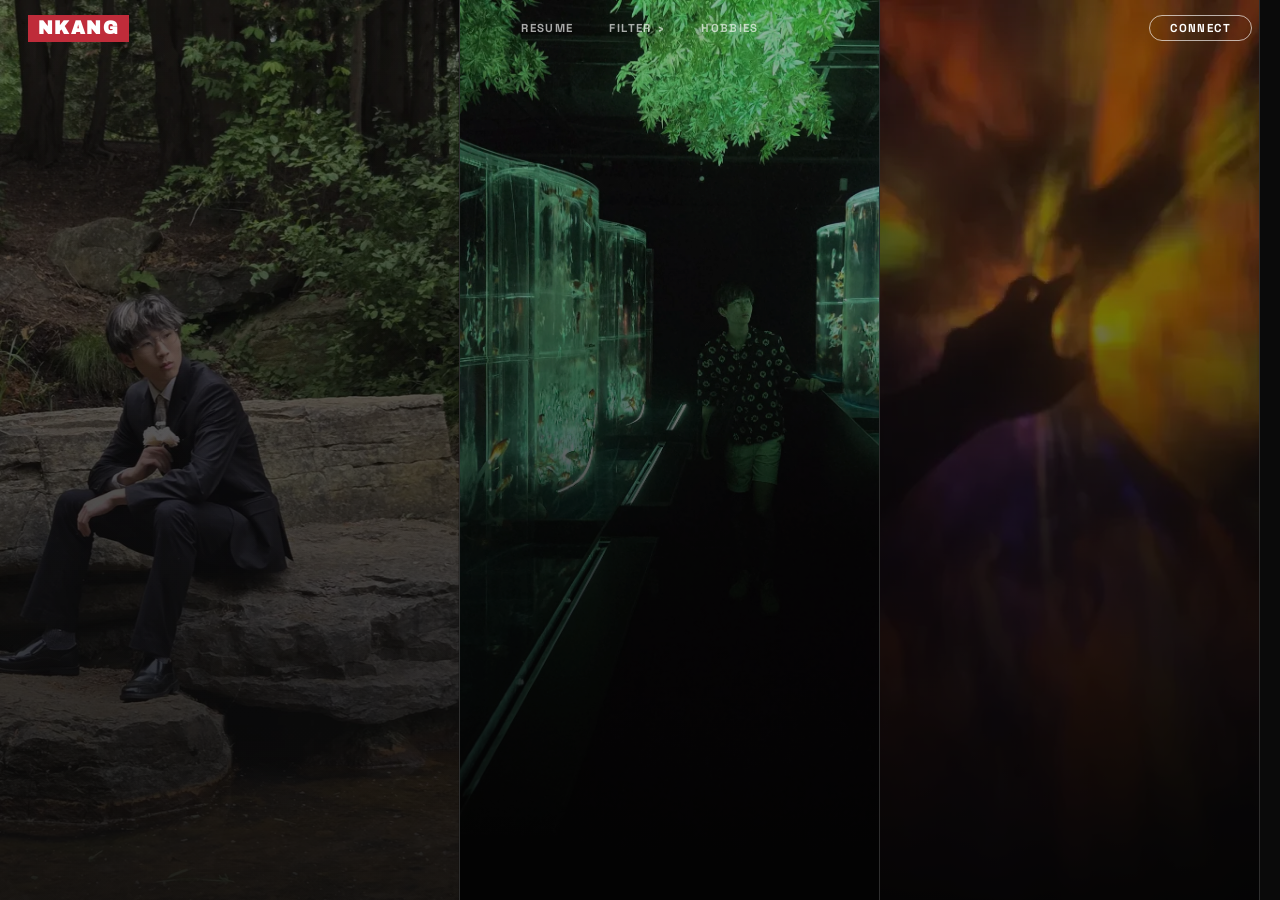
==== commit c64f828d: "feat: real photos for the Dogwatch column and modal Cover is the prize shot (both of us in frame at " ====
--- a/index.html
+++ b/index.html
@@ -589,7 +589,30 @@
     <div class="modal-box modal-box--project">
       <button class="modal-close">✕</button>
       <div class="project-modal-media">
-        <img class="project-modal-thumb" src="Images/placeholder.svg" alt="Dogwatch" />
+        <div class="modal-carousel">
+          <div class="modal-carousel-track">
+            <div class="modal-carousel-slide is-active">
+              <img class="project-modal-thumb" src="Images/ColumnThumbnail/Dogwatch_Prize.webp" alt="The Dogwatch team with the prize money" />
+            </div>
+            <div class="modal-carousel-slide">
+              <img class="project-modal-thumb" src="Images/ColumnThumbnail/Dogwatch_Case.webp" alt="The Dogwatch team holding the prize case" />
+            </div>
+            <div class="modal-carousel-slide">
+              <img class="project-modal-thumb" src="Images/ColumnThumbnail/Dogwatch_Screen.webp" alt="DogWatch named on the WHITEOUT track results slide" />
+            </div>
+            <div class="modal-carousel-slide">
+              <img class="project-modal-thumb project-modal-thumb--contain" src="Images/ColumnThumbnail/Dogwatch.webp" alt="The Dogwatch team at Hack the North 2026" />
+            </div>
+          </div>
+          <button class="carousel-btn carousel-btn--prev" aria-label="Previous">&#8249;</button>
+          <button class="carousel-btn carousel-btn--next" aria-label="Next">&#8250;</button>
+          <div class="carousel-dots">
+            <span class="carousel-dot is-active"></span>
+            <span class="carousel-dot"></span>
+            <span class="carousel-dot"></span>
+            <span class="carousel-dot"></span>
+          </div>
+        </div>
       </div>
       <div class="project-modal-content">
         <div class="project-modal-meta">
--- a/styles.css
+++ b/styles.css
@@ -273,14 +273,21 @@
   opacity: 0.75;
 }
 
-/* Skrypt Health and Dogwatch have no photo yet — placeholder art keeps the
-   column reading as a card rather than an empty panel. Swap the url() when
-   real images land, and drop the extra dimming if the photo is dark. */
-.col-bg--skrypt,
+/* Skrypt Health has no photo yet — placeholder art keeps the column reading
+   as a card rather than an empty panel. Swap the url() when a real image lands. */
+.col-bg--skrypt {
+  background:
+    linear-gradient(to top, rgba(0,0,0,0.96) 0%, rgba(0,0,0,0.7) 35%, rgba(0,0,0,0.2) 65%, transparent 100%),
+    url('Images/placeholder.svg') center / cover no-repeat;
+  opacity: 0.55;
+}
+
+/* The prize shot is the cover: in a 380px column it keeps both of us in frame,
+   where the wide backdrop photo cuts one of us off. That one lives in the modal. */
 .col-bg--dogwatch {
   background:
     linear-gradient(to top, rgba(0,0,0,0.96) 0%, rgba(0,0,0,0.7) 35%, rgba(0,0,0,0.2) 65%, transparent 100%),
-    url('Images/placeholder.svg') center / cover no-repeat;
+    url('Images/ColumnThumbnail/Dogwatch_Prize.webp') center 35% / cover no-repeat;
   opacity: 0.55;
 }
 
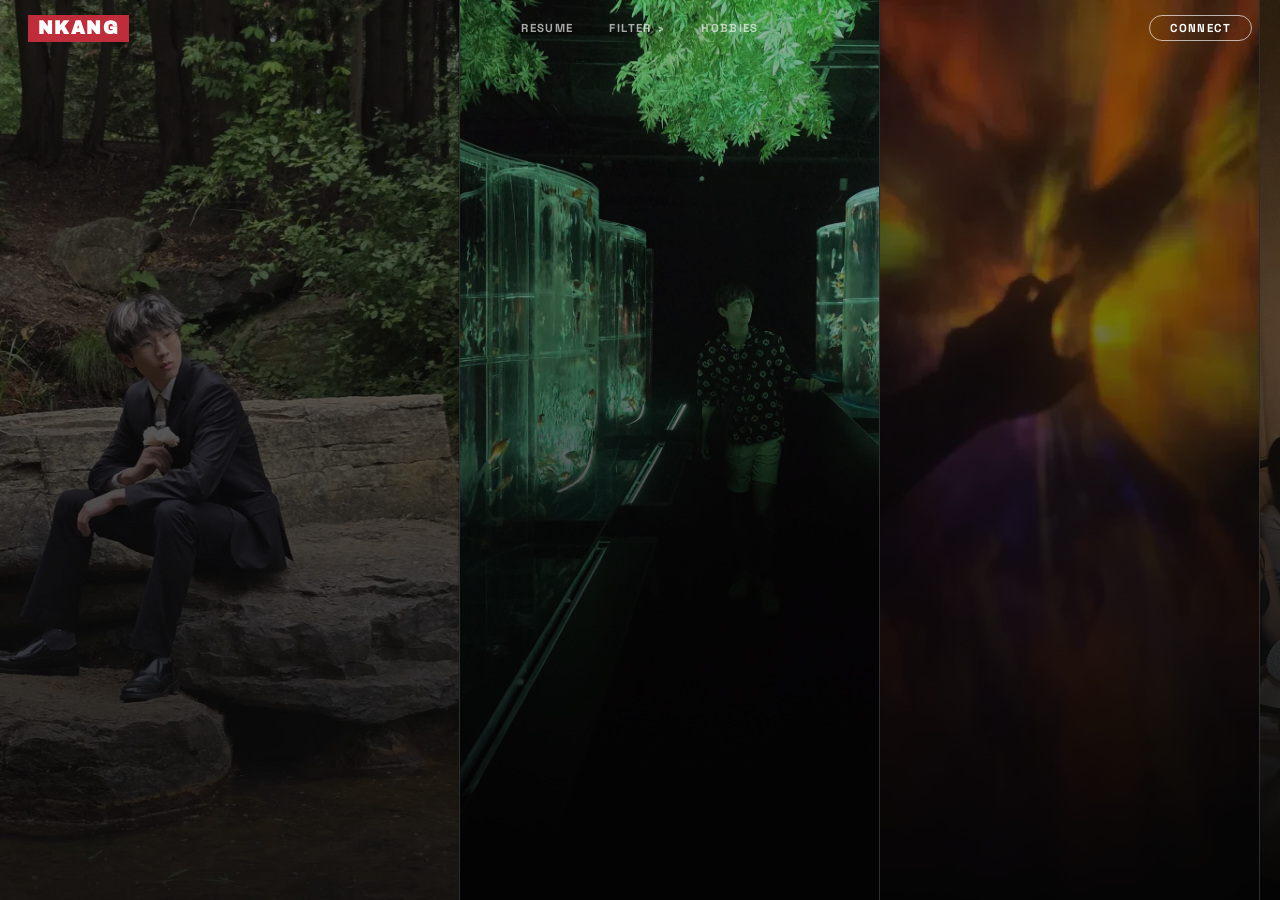
==== commit d24f4fe6: "feat: bring the site in line with resume T2h Skrypt Health is a past role now (Sep-Oct 2026): the Be" ====
--- a/index.html
+++ b/index.html
@@ -131,13 +131,14 @@
           <h2 class="col-title">SKRYPT<br/>HEALTH</h2>
           <div class="project-details">
             <p class="col-body">
-              AI Engineer at Skrypt Health, part-time and ongoing. Building lab-result
-              triage on a live EHR, routing abnormal results into a staff review queue.
-              Designed an autonomous coding harness, and fixed a production outage that
-              had hidden every clinic support request since launch.
+              AI Engineer at Skrypt Health, part-time, September to October 2026.
+              Owned an autonomous build harness on Amazon Bedrock that carried pull
+              requests to a ship verdict for a human to merge. Shipped lab results
+              end to end on a clinic's live athenahealth EHR, and merged 99
+              pull requests across four repos in five weeks.
             </p>
             <div class="project-tags">
-              <span>EHR</span><span>AI Agents</span><span>Autonomous Harness</span>
+              <span>Amazon Bedrock</span><span>AI Agents</span><span>Health Records</span><span>CI/CD</span>
             </div>
           </div>
         </div>
@@ -153,7 +154,7 @@
           <h2 class="col-title" style="font-size:clamp(1.4rem,3.2vw,2.6rem);white-space:nowrap;">AQUANOW</h2>
           <div class="project-details">
             <p class="col-body">
-              Backend &amp; Data Engineering Co-op at Aquanow. Ported a legacy
+              Software Engineering Co-op at Aquanow. Ported a legacy
               reconciliation job to a Kafka-triggered Lakeflow worker over Apache
               Iceberg, then led its expansion into an AI-agentic workflow. Fixed 5
               critical bugs in a live regulatory system reporting to Turkey's MKK —
@@ -192,11 +193,35 @@
       <div class="col-bg col-bg--experience"></div>
     </section>
 
+    <!-- COLUMN — Skein -->
+    <section class="col col-project" data-type="project" data-skills="ml-ai,web,tools" data-project-modal="project-skein">
+      <div class="col-inner">
+        <div class="project-text-box">
+          <div class="section-label">06 &nbsp;/&nbsp; PROJECTS</div>
+          <h2 class="col-title">SKEIN</h2>
+          <div class="project-details">
+            <p class="col-body">
+              A decision layer for coding agents, built solo since October 2026.
+              Agents ask Skein before stopping for a person. It answers from the
+              team's recorded decisions with a citation, or routes the question to
+              the one person who owns it, then records that answer so the next ask
+              settles.
+            </p>
+            <div class="project-tags">
+              <span>TypeScript</span><span>MCP</span><span>Claude API</span><span>AWS</span>
+            </div>
+            <a href="https://skeinai.ca" class="project-link" target="_blank" rel="noopener">SKEINAI.CA ›</a>
+          </div>
+        </div>
+      </div>
+      <div class="col-bg col-bg--skein"></div>
+    </section>
+
     <!-- COLUMN — ClipFarm -->
     <section class="col col-project" data-type="project" data-skills="ml-ai,web" data-project-modal="project-clipfarm">
       <div class="col-inner">
         <div class="project-text-box">
-          <div class="section-label">06 &nbsp;/&nbsp; PROJECTS</div>
+          <div class="section-label">07 &nbsp;/&nbsp; PROJECTS</div>
           <h2 class="col-title">CLIP<br/>FARM</h2>
           <div class="project-details">
             <p class="col-body">
@@ -222,7 +247,7 @@
     <section class="col col-project" data-type="project" data-skills="ml-ai,tools" data-project-modal="project-dogwatch">
       <div class="col-inner">
         <div class="project-text-box">
-          <div class="section-label">07 &nbsp;/&nbsp; PROJECTS</div>
+          <div class="section-label">08 &nbsp;/&nbsp; PROJECTS</div>
           <h2 class="col-title">DOG<br/>WATCH</h2>
           <div class="project-details">
             <p class="col-body">
@@ -245,7 +270,7 @@
     <section class="col col-project" data-type="project" data-skills="ml-ai,tools" data-project-modal="project-hume">
       <div class="col-inner">
         <div class="project-text-box">
-          <div class="section-label">08 &nbsp;/&nbsp; PROJECTS</div>
+          <div class="section-label">09 &nbsp;/&nbsp; PROJECTS</div>
           <h2 class="col-title">HUME</h2>
           <div class="project-details">
             <p class="col-body">
@@ -268,7 +293,7 @@
     <section class="col col-project" data-type="project" data-skills="finance,ml-ai" data-project-modal="project-robo">
       <div class="col-inner">
         <div class="project-text-box">
-        <div class="section-label">09 &nbsp;/&nbsp; PROJECTS</div>
+        <div class="section-label">10 &nbsp;/&nbsp; PROJECTS</div>
         <h2 class="col-title">STOCK<br/>PORTFOLIO<br/>ENGINE</h2>
         <div class="project-details">
           <p class="col-body">
@@ -290,7 +315,7 @@
     <!-- COLUMN — Also built (compact list; each row opens its own modal) -->
     <section class="col col-project col-project--list" data-type="project" data-skills="ml-ai,web,tools">
       <div class="col-inner">
-        <div class="section-label">10 &nbsp;/&nbsp; ALSO BUILT</div>
+        <div class="section-label">11 &nbsp;/&nbsp; ALSO BUILT</div>
         <h2 class="col-title">ALSO<br/>BUILT</h2>
         <div class="also-list">
           <button class="also-row" data-modal="project-chessai">
@@ -330,6 +355,39 @@
 
   <!-- Resume modal injected from resume-modal.html by resume-include.js -->
 
+  <!-- Project Modal — Skein -->
+  <div class="modal" id="project-skein">
+    <div class="modal-box modal-box--project">
+      <button class="modal-close">✕</button>
+      <div class="project-modal-media">
+        <img class="project-modal-thumb" src="Images/placeholder.svg" alt="Skein" />
+      </div>
+      <div class="project-modal-content">
+        <div class="project-modal-meta">
+          <span class="project-modal-num">06</span>
+          <span class="project-modal-date">Oct 2026 – Present</span>
+        </div>
+        <h2 class="project-modal-title">Skein</h2>
+        <p class="project-modal-sub">Decision Layer for Coding Agents &middot; Solo</p>
+        <p class="project-modal-body">
+          Coding agents ask Skein before stopping for a person. It answers from the team's
+          <strong>recorded decisions</strong> with a citation, or routes the question to the one
+          person who owns it, and records the answer so the next ask settles.
+        </p>
+        <p class="project-modal-body">
+          Built and deployed in two weeks by an <strong>agent build loop</strong> I designed, with
+          fresh-agent reviews, fixers and CI gates: <strong>74 merged PRs</strong>, plus a
+          <strong>replay eval</strong> that scores each citation against the record as it stood
+          when asked.
+        </p>
+        <div class="project-modal-stack">
+          <span>TypeScript</span><span>MCP</span><span>Claude API</span><span>AWS</span>
+        </div>
+        <a href="https://skeinai.ca" class="cta-btn" target="_blank" rel="noopener">VISIT SKEINAI.CA ›</a>
+      </div>
+    </div>
+  </div>
+
   <!-- Project Modal — ClipFarm -->
   <div class="modal" id="project-clipfarm">
     <div class="modal-box modal-box--project">
@@ -358,7 +416,7 @@
       </div>
       <div class="project-modal-content">
         <div class="project-modal-meta">
-          <span class="project-modal-num">06</span>
+          <span class="project-modal-num">07</span>
           <span class="project-modal-date">Mar 2026 – Present</span>
         </div>
         <h2 class="project-modal-title">ClipFarm</h2>
@@ -389,6 +447,7 @@
           <span>PostgreSQL</span><span>Redis</span><span>Cloudflare R2</span>
           <span>Modal</span><span>Supabase</span><span>FFmpeg</span>
         </div>
+        <a href="https://clipfarm.ca" class="cta-btn" target="_blank" rel="noopener">VISIT CLIPFARM.CA ›</a>
         <a href="https://github.com/Ollienel777/ClipFarm" class="cta-btn" target="_blank" rel="noopener">VIEW ON GITHUB ›</a>
       </div>
     </div>
@@ -426,7 +485,7 @@
       </div>
       <div class="project-modal-content">
         <div class="project-modal-meta">
-          <span class="project-modal-num">08</span>
+          <span class="project-modal-num">09</span>
           <span class="project-modal-date">Jul 2026</span>
         </div>
         <h2 class="project-modal-title">HUME</h2>
@@ -463,7 +522,7 @@
       </div>
       <div class="project-modal-content">
         <div class="project-modal-meta">
-          <span class="project-modal-num">10</span>
+          <span class="project-modal-num">11</span>
           <span class="project-modal-date">Nov 2025</span>
         </div>
         <h2 class="project-modal-title">ChessAI</h2>
@@ -495,7 +554,7 @@
       </div>
       <div class="project-modal-content">
         <div class="project-modal-meta">
-          <span class="project-modal-num">09</span>
+          <span class="project-modal-num">10</span>
           <span class="project-modal-date">Nov 2025</span>
         </div>
         <h2 class="project-modal-title">Stock Portfolio Engine</h2>
@@ -529,7 +588,7 @@
       </div>
       <div class="project-modal-content">
         <div class="project-modal-meta">
-          <span class="project-modal-num">10</span>
+          <span class="project-modal-num">11</span>
           <span class="project-modal-date">2024</span>
         </div>
         <h2 class="project-modal-title">TBPoker</h2>
@@ -559,26 +618,53 @@
     <div class="modal-box modal-box--project">
       <button class="modal-close">✕</button>
       <div class="project-modal-media">
-        <img class="project-modal-thumb" src="Images/placeholder.svg" alt="Skrypt Health" />
+        <div class="modal-carousel">
+          <div class="modal-carousel-track">
+            <div class="modal-carousel-slide is-active">
+              <img class="project-modal-thumb" src="Images/ColumnThumbnail/Skrypt.webp" alt="The Skrypt Health team at dinner" />
+            </div>
+            <div class="modal-carousel-slide">
+              <img class="project-modal-thumb project-modal-thumb--contain" src="Images/ColumnThumbnail/Skrypt_Logo.webp" alt="Skrypt Health logo" />
+            </div>
+          </div>
+          <button class="carousel-btn carousel-btn--prev" aria-label="Previous">&#8249;</button>
+          <button class="carousel-btn carousel-btn--next" aria-label="Next">&#8250;</button>
+          <div class="carousel-dots">
+            <span class="carousel-dot is-active"></span>
+            <span class="carousel-dot"></span>
+          </div>
+        </div>
       </div>
       <div class="project-modal-content">
         <div class="project-modal-meta">
           <span class="project-modal-num">03</span>
-          <span class="project-modal-date">Sep 2026 – Present</span>
+          <span class="project-modal-date">Sep 2026 – Oct 2026</span>
         </div>
         <h2 class="project-modal-title">Skrypt Health</h2>
         <p class="project-modal-sub">AI Engineer (Part-time) &mdash; Remote</p>
         <p class="project-modal-body">
-          Building <strong>lab-result triage</strong> on a live EHR, routing abnormal results
-          into a staff review queue.
-        </p>
-        <p class="project-modal-body">
-          Designed an <strong>autonomous coding harness</strong>, and fixed a
-          <strong>production outage</strong> that had hidden every clinic support request
-          since launch.
-        </p>
-        <div class="project-modal-stack">
-          <span>EHR</span><span>AI Agents</span><span>Autonomous Harness</span>
+          Owned the <strong>autonomous build harness</strong> on <strong>Amazon Bedrock</strong>:
+          cloud agent loops, peaking at <strong>40 jobs a day</strong>, that took pull requests
+          to a ship verdict for human merge. Jobs held no credentials, and model calls were
+          budget-capped.
+        </p>
+        <p class="project-modal-body">
+          Shipped <strong>lab results end to end</strong> on a clinic's live
+          <strong>athenahealth EHR</strong>: deterministic triage that staff can audit, plus a <strong>write-back</strong>
+          of reviewed results to the chart, guarded by a re-read before each save.
+        </p>
+        <p class="project-modal-body">
+          Built the <strong>flagged-call loop</strong>. AI calls that clinics flag as wrong are
+          labeled by root cause, answered with an approved reply, and closed automatically when
+          the fix ships.
+        </p>
+        <p class="project-modal-body">
+          Merged <strong>99 PRs</strong> across four repos in five weeks. Fixed a
+          <strong>production outage</strong> that had hidden every clinic support request, took a
+          Windows test suite from <strong>148 failures to 0</strong>, and cut CI cost.
+        </p>
+        <div class="project-modal-stack">
+          <span>Amazon Bedrock</span><span>AI Agents</span><span>Health Records</span><span>CI/CD</span>
         </div>
       </div>
     </div>
@@ -616,7 +702,7 @@
       </div>
       <div class="project-modal-content">
         <div class="project-modal-meta">
-          <span class="project-modal-num">07</span>
+          <span class="project-modal-num">08</span>
           <span class="project-modal-date">Sep 2026</span>
         </div>
         <h2 class="project-modal-title">Dogwatch</h2>
@@ -656,7 +742,7 @@
           <span class="project-modal-date">Jun 2026 – Aug 2026</span>
         </div>
         <h2 class="project-modal-title">Aquanow</h2>
-        <p class="project-modal-sub">Backend &amp; Data Engineering Co-op &mdash; Toronto, ON</p>
+        <p class="project-modal-sub">Software Engineering Co-op &mdash; Toronto, ON</p>
         <p class="project-modal-body">
           Migrated the <strong>company-wide month-end client reconciliation</strong> from a legacy
           JavaScript job to a containerized, Kafka-triggered <strong>Lakeflow</strong> worker (an
@@ -734,7 +820,7 @@
       </div>
       <div class="project-modal-content">
         <div class="project-modal-meta">
-          <span class="project-modal-num">10</span>
+          <span class="project-modal-num">11</span>
           <span class="project-modal-date">2025</span>
         </div>
         <h2 class="project-modal-title">QuillifyEdu</h2>
--- a/styles.css
+++ b/styles.css
@@ -273,17 +273,25 @@
   opacity: 0.75;
 }
 
-/* Skrypt Health has no photo yet — placeholder art keeps the column reading
-   as a card rather than an empty panel. Swap the url() when a real image lands. */
+/* Team dinner photo. It fills the column height exactly, so only the
+   horizontal position matters and centre keeps the table and faces in frame. */
 .col-bg--skrypt {
+  background:
+    linear-gradient(to top, rgba(0,0,0,0.96) 0%, rgba(0,0,0,0.7) 35%, rgba(0,0,0,0.2) 65%, transparent 100%),
+    url('Images/ColumnThumbnail/Skrypt.webp') center / cover no-repeat;
+  opacity: 0.6;
+}
+
+/* The prize shot is the cover: in a 380px column it keeps both of us in frame,
+   where the wide backdrop photo cuts one of us off. That one lives in the modal. */
+/* Skein has no photo yet; placeholder art until one exists. */
+.col-bg--skein {
   background:
     linear-gradient(to top, rgba(0,0,0,0.96) 0%, rgba(0,0,0,0.7) 35%, rgba(0,0,0,0.2) 65%, transparent 100%),
     url('Images/placeholder.svg') center / cover no-repeat;
   opacity: 0.55;
 }
 
-/* The prize shot is the cover: in a 380px column it keeps both of us in frame,
-   where the wide backdrop photo cuts one of us off. That one lives in the modal. */
 .col-bg--dogwatch {
   background:
     linear-gradient(to top, rgba(0,0,0,0.96) 0%, rgba(0,0,0,0.7) 35%, rgba(0,0,0,0.2) 65%, transparent 100%),
